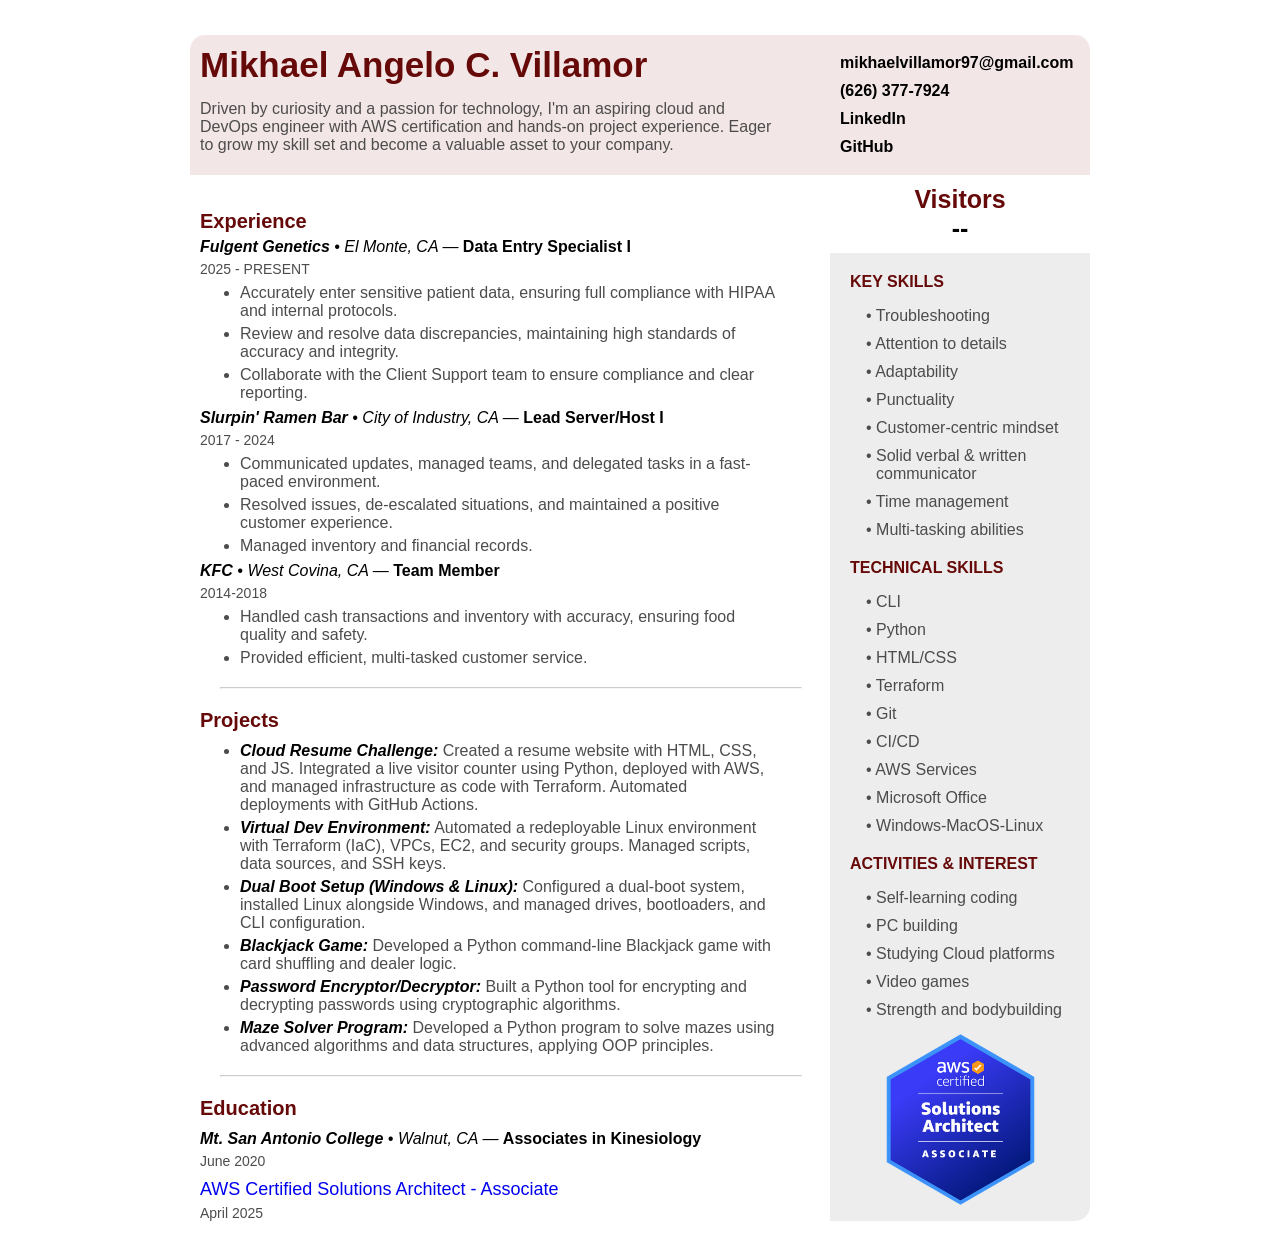
==== frontend/website/index.html @ 13bf89c2 "Fix typo and update header styling - Fixed spelling error: "detial" to "details" in skills section -" ====
<!DOCTYPE html>
<html>
  <header>
    <title>Mikhael's Resume</title>

    <link rel="preconnect" href="https://fonts.googleapis.com">
    <link rel="preconnect" href="https://fonts.gstatic.com" crossorigin>
    <link href="https://fonts.googleapis.com/css2?family=Roboto:ital,wght@0,100..900;1,100..900&display=swap"
      rel="stylesheet">

  </header>
  <body>  
    <link rel="stylesheet" href="styles/general.css">
    <link rel="stylesheet" href="styles/Header.css">
    <link rel="stylesheet" href="styles/big body.css">
    <link rel="stylesheet" href="styles/left side.css">
    <link rel="stylesheet" href="styles/right side.css">


    <div class="header">
      <div class="intro-block">
        <nav class="name">
          Mikhael Angelo C. Villamor
        </nav>

        <nav class="intro-info">Driven by curiosity and a passion for technology, I'm an aspiring cloud and DevOps engineer with AWS certification and hands-on project experience. Eager to grow my skill set and become a valuable asset to your company.
        </nav>
      </div>

      <div class="personal-info-block">
        <div class="socials">mikhaelvillamor97@gmail.com</div>
        <div class="socials">(626) 377-7924</div>
        <div class="socials"><a class="profile" href="https://www.linkedin.com/in/mikhael-villamor-95842b362/" target="_blank">LinkedIn</a></div>
        <div class="socials"><a class="profile" href="https://github.com/CloudMikey" target="_blank">GitHub</a></div>
      </div>
    </div>

    <main class="big-body">
      <div class="left-side">
        <div class="sec-1">
          <p class="sub-title">Experience</p>
          
          <nav class="work">
            <p class="jobtitle">
              <strong>Fulgent Genetics</strong> &bull; El Monte, CA &mdash; <span class="job">Data Entry Specialist I</span>
            </p>
            <p class="duration">
              2025 - PRESENT
            </p>
            <ul class="task">
              <li>Accurately enter sensitive patient data, ensuring full compliance with HIPAA and internal protocols.</li>
              <li>Review and resolve data discrepancies, maintaining high standards of accuracy and integrity.</li>
              <li>Collaborate with the Client Support team to ensure compliance and clear reporting.</li>
            </ul>
          </nav>
          
          <nav class="work">
            <p class="jobtitle">
              <strong>Slurpin' Ramen Bar</strong> &bull; City of Industry, CA &mdash; <span class="job">Lead Server/Host I</span>
            </p>
            <p class="duration">
              2017 - 2024
            </p>
            <ul class="task">
              <li>Communicated updates, managed teams, and delegated tasks in a fast-paced environment.</li>
              <li>Resolved issues, de-escalated situations, and maintained a positive customer experience.</li>
              <li>Managed inventory and financial records.</li>
            </ul>
          </nav>
          
          <nav class="work">
            <p class="jobtitle">
              <strong>KFC</strong> &bull; West Covina, CA &mdash; <span class="job">Team Member</span>
            </p>
            <p class="duration">
              2014-2018
            </p>
            <ul class="task">
              <li>Handled cash transactions and inventory with accuracy, ensuring food quality and safety.</li>
              <li>Provided efficient, multi-tasked customer service.</li>
            </ul>
          </nav>
        </div>
        <hr>
        <div class="sec-2">
          <p class="sub-title">Projects</p>
          <ul class="projects">
            <li>
              <span class="p-title">Cloud Resume Challenge:</span>
              Created a resume website with HTML, CSS, and JS. Integrated a live visitor counter using Python, deployed with AWS,
              and managed infrastructure as code with Terraform. Automated deployments with GitHub Actions.
            </li>
            <li>
              <span class="p-title">Virtual Dev Environment:</span>
              Automated a redeployable Linux environment with Terraform (IaC), VPCs, EC2, and security groups. Managed scripts,
              data sources, and SSH keys.
            </li>
            <li>
              <span class="p-title">Dual Boot Setup (Windows & Linux):</span>
              Configured a dual-boot system, installed Linux alongside Windows, and managed drives, bootloaders, and CLI
              configuration.
            </li>
            <li>
              <span class="p-title">Blackjack Game:</span>
              Developed a Python command-line Blackjack game with card shuffling and dealer logic.
            </li>
            <li>
              <span class="p-title">Password Encryptor/Decryptor:</span>
              Built a Python tool for encrypting and decrypting passwords using cryptographic algorithms.
            </li>
            <li>
              <span class="p-title">Maze Solver Program:</span>
              Developed a Python program to solve mazes using advanced algorithms and data structures, applying OOP principles.
            </li>
          </ul>
        </div>
        <hr>
        <div class="sec-3">
          <p class="sub-title">Education</p>
          <p class="school">
            <strong>Mt. San Antonio College</strong> &bull; Walnut, CA &mdash; <span class="degree">Associates in Kinesiology</span>
          </p>
          <p class="duration">
            June 2020
          </p>
          <a class="cert" href="https://www.credly.com/earner/earned/badge/f5d2306b-6cd1-4f09-9663-7c2603b23493" target="_blank">AWS Certified Solutions Architect - Associate</a>
          <p class="duration">
            April 2025
          </p>

        </div>
      </div>
      <div class="right-side">
        <nav class="views">
          Visitors
        </nav>
        <nav class="counter">
           --
        </nav>
        <nav class="r-sections">
          <p class="r-titles">KEY SKILLS</p>
          <div class="bullets">
            <p>&bull; Troubleshooting</p>
            <p>&bull; Attention to details</p>
            <p>&bull; Adaptability</p>
            <p>&bull; Punctuality</p>
            <p>&bull; Customer-centric mindset</p>
            <p>&bull; Solid verbal & written communicator</p>
            <p>&bull; Time management </p>
            <p>&bull; Multi-tasking abilities</p>
          </div>
        </nav>

        <nav class="r-sections">
          <p class="r-titles">TECHNICAL SKILLS</p>
          <div class="bullets">
            <p>&bull; CLI</p>
            <p>&bull; Python</p>
            <p>&bull; HTML/CSS</p>
            <p>&bull; Terraform</p>
            <p>&bull; Git</p>
            <p>&bull; CI/CD</p>
            <p>&bull; AWS Services</p>
            <p>&bull; Microsoft Office</p>
            <p>&bull; Windows-MacOS-Linux</p>
          </div>
        </nav>

        <nav class="r-sections">
          <p class="r-titles">ACTIVITIES & INTEREST</p>
          <div class="bullets">
            <p>&bull; Self-learning coding</p>
            <p>&bull; PC building</p>
            <p>&bull; Studying Cloud platforms</p>
            <p>&bull; Video games</p>
            <p>&bull; Strength and bodybuilding</p>
          </div>
        </nav>
        <img class="cert-img" src="images/cert.png" alt="Certificate">

      </div>      

    </main>
    <script src="index.js"></script>
  </body>
</html>
---- frontend/website/styles/general.css ----
body {
  background-color:white;
  font-family: Arial, Helvetica, sans-serif;
  margin: 0;
  padding: 35px;
  width: 900px;
  min-width: 800px;
}

html,
body {
  height: 100%;
}

html {
  display: table;
  margin: auto;
}

body {
  display: table-cell;
  vertical-align: middle;
}
---- frontend/website/styles/Header.css ----
.header {
  display: grid;
  grid-template-columns: 1fr 260px;
  justify-content: space-between;
  height: 120px;
  margin-bottom: 0;
  background-color: rgba(229, 203, 203, 0.471);
  padding: 10px;
  border-top-left-radius: 15px;
  border-top-right-radius: 15px;
}

.intro-block {
  display: grid;
  grid-template-rows: 50px 1fr;
}

.name {
  font-size: 35px;
  color: rgb(102, 9, 9);
  font-weight: bold;
}

.intro-info {
  padding-top: 5px;
  padding-right: 40px;
  color: rgb(77, 76, 76);
}


.personal-info-block {
  padding-left: 20px;
  padding-top: 4px;
}

.profile {
  color: inherit;           /* Use the normal text color */
  text-decoration: none;    /* Remove underline */
  transition: color 0.2s, text-decoration 0.2s;
}

.profile:hover {
  color: rgb(102, 9, 9);     /* Change color on hover */
  
}

.profile, .socials {
  font-size: 16px;
  margin-top: 5px;
  margin-bottom: 10px;
  font-weight: bold;
}
---- frontend/website/styles/big body.css ----
.big-body {
  display: grid;
  grid-template-columns: 1fr 260px;
  justify-content: space-between;
}
---- frontend/website/styles/left side.css ----
.left-side {
  padding-right: 50px;
  padding-left: 10px;
  margin-top: 15px;
}
/* Experience */

.sub-title {
  color: rgb(102, 9, 9);
  font-weight: bold;
  font-size: 20px;
  margin-bottom: 5px;
}

.jobtitle {
  font-size: 16px;
  font-style: italic;
  margin: 0;
}

.job {
  font-size: 16px;
  font-weight: bold;
  font-style: normal;
}

.duration {
  font-size: 14px;
  margin-top: 5px;
  margin-bottom: 0px;
  color: rgb(77, 76, 76);
}
.task {
  font-size: 16px;
  color: rgb(77, 76, 76);
  margin-top: 7px;
  margin-bottom: 7px;
}
ul.task li {
  margin-top: 5px;
  margin-bottom: 5px;
  list-style-type: disc;
}

/* Projects */
.projects {
  color: rgb(77, 76, 76);
  font-size: 16px;
  margin-top: 10px;
}
ul.projects li {
  margin-bottom: 5px;
  list-style-type: disc;}
.p-title {
  font-size: 16px;
  font-weight: bold;
  font-style: italic;
  color: black;
}

/* Education */
.school {
  font-style: italic;
  color: black;
  font-size: 16px;
  margin-top: 10px;
  margin-bottom: 5px;
}

.degree {
  font-weight: bold;
  font-style: normal;
  color: black;
  font-size: 16px;
}
.cert {
  display: inline-block;
  font-size: 18px;
  text-decoration: none;
  transition: color 0.2s, text-decoration 0.2s;
  margin-top: 10px;
}
.cert:hover {
  color: rgb(102, 9, 9);     
  text-decoration: underline; 
}


hr {
  width: 100%;
  opacity: 0.5;
  margin-top: 20px;
  margin-bottom: 20px;
  margin-right: 0;
  margin-left: 20px;
}
---- frontend/website/styles/right side.css ----
.right-side {
  padding-left: 20px;
  background-color: rgba(217, 217, 217, 0.471);
  border-bottom-right-radius: 15px;
}

.views {
  background-color: rgb(255, 255, 255);
  text-align: center;
  padding-top: 10px;
  margin-left: -20px;
  font-weight: bold;
  font-size: 25px;
  color: rgb(102, 9, 9);
  
}

.counter {
  background-color: rgb(255, 255, 255);
  text-align: center;
  margin-left: -20px;
  padding-bottom: 10px;
  font-family: arial;
  font-weight: bold;
  font-size: 25px;
  color: black;
  
}

.r-titles {
  font-weight: bold;
  color: rgb(102, 9, 9);
  margin-top: 20px;
}

.bullets {
  color: rgb(77, 76, 76);
  margin-bottom: 20px;
}

.bullets p {
  width: 100%; 
  max-width: 300px; 
  overflow-wrap: break-word;
  word-wrap: break-word;
  white-space: normal;
  overflow: hidden;
  margin: 10px;
  padding-inline-start: 1em;
  text-indent: -10px;
}

.cert-img {
  width: 175px;
  height: 175px;
  margin-top: -7px;
  margin-left: 23px;
}
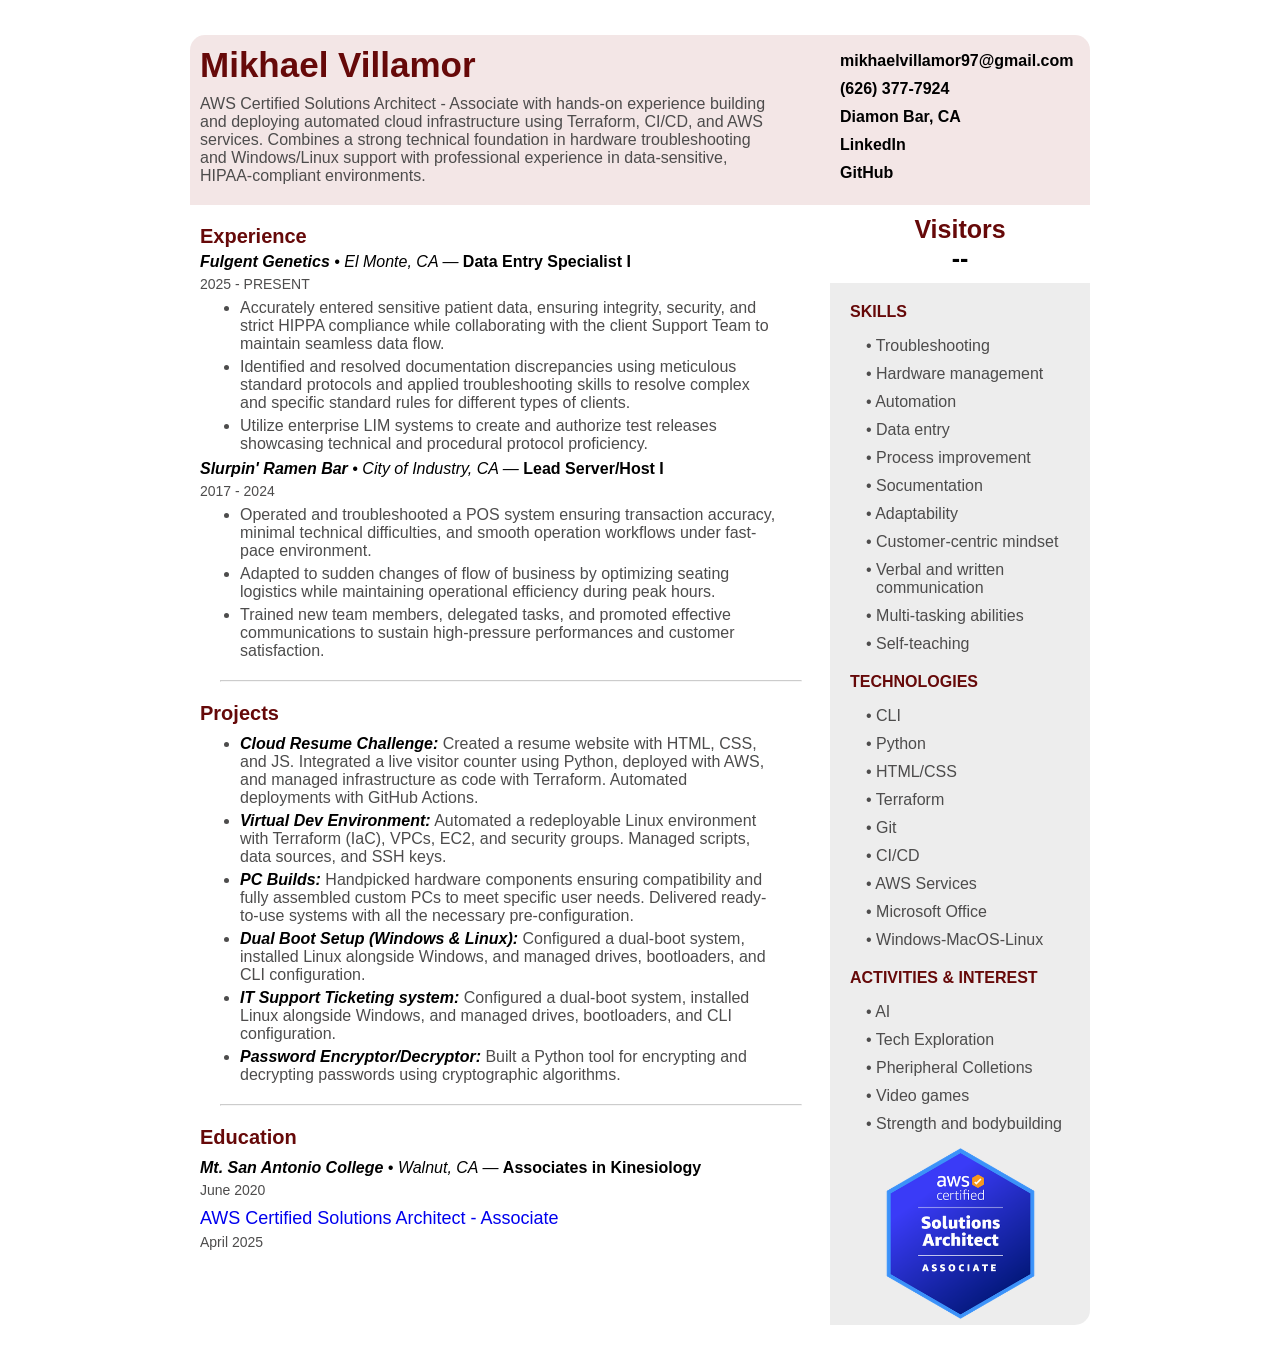
==== commit 19eb3ec4: "updated website" ====
--- a/frontend/website/index.html
+++ b/frontend/website/index.html
@@ -20,21 +20,20 @@
     <div class="header">
       <div class="intro-block">
         <nav class="name">
-          Mikhael Angelo C. Villamor
+          Mikhael Villamor
         </nav>
 
-        <nav class="intro-info">Driven by curiosity and a passion for technology, I'm an aspiring cloud and DevOps engineer with AWS certification and hands-on project experience. Eager to grow my skill set and become a valuable asset to your company.
+        <nav class="intro-info">AWS Certified Solutions Architect - Associate with hands-on experience building and deploying automated cloud infrastructure using Terraform, CI/CD, and AWS services. Combines a strong technical foundation in hardware troubleshooting and Windows/Linux support with professional experience in data-sensitive, HIPAA-compliant environments.
         </nav>
       </div>
-
       <div class="personal-info-block">
         <div class="socials">mikhaelvillamor97@gmail.com</div>
         <div class="socials">(626) 377-7924</div>
+        <div class="socials">Diamon Bar, CA</div>
         <div class="socials"><a class="profile" href="https://www.linkedin.com/in/mikhael-villamor-95842b362/" target="_blank">LinkedIn</a></div>
         <div class="socials"><a class="profile" href="https://github.com/CloudMikey" target="_blank">GitHub</a></div>
       </div>
     </div>
-
     <main class="big-body">
       <div class="left-side">
         <div class="sec-1">
@@ -48,9 +47,12 @@
               2025 - PRESENT
             </p>
             <ul class="task">
-              <li>Accurately enter sensitive patient data, ensuring full compliance with HIPAA and internal protocols.</li>
-              <li>Review and resolve data discrepancies, maintaining high standards of accuracy and integrity.</li>
-              <li>Collaborate with the Client Support team to ensure compliance and clear reporting.</li>
+              <li>Accurately entered sensitive patient data, ensuring integrity, security, and strict HIPPA compliance while collaborating with the client Support Team to maintain seamless data flow.</li>
+              <li>Identified and resolved documentation discrepancies using meticulous standard protocols and applied
+              troubleshooting skills to resolve complex and specific standard rules for different types of clients.
+              </li>
+              <li>Utilize enterprise LIM systems to create and authorize test releases showcasing technical and procedural protocol proficiency.
+              </li>
             </ul>
           </nav>
           
@@ -62,22 +64,11 @@
               2017 - 2024
             </p>
             <ul class="task">
-              <li>Communicated updates, managed teams, and delegated tasks in a fast-paced environment.</li>
-              <li>Resolved issues, de-escalated situations, and maintained a positive customer experience.</li>
-              <li>Managed inventory and financial records.</li>
-            </ul>
-          </nav>
-          
-          <nav class="work">
-            <p class="jobtitle">
-              <strong>KFC</strong> &bull; West Covina, CA &mdash; <span class="job">Team Member</span>
-            </p>
-            <p class="duration">
-              2014-2018
-            </p>
-            <ul class="task">
-              <li>Handled cash transactions and inventory with accuracy, ensuring food quality and safety.</li>
-              <li>Provided efficient, multi-tasked customer service.</li>
+              <li>Operated and troubleshooted a POS system ensuring transaction accuracy, minimal technical difficulties, and smooth operation workflows under fast-pace environment.</li>
+              <li>Adapted to sudden changes of flow of business by optimizing seating logistics while maintaining operational efficiency during peak hours.
+              </li>
+              <li>Trained new team members, delegated tasks, and promoted effective communications to sustain high-pressure performances and customer satisfaction.
+                </li>
             </ul>
           </nav>
         </div>
@@ -96,21 +87,23 @@
               data sources, and SSH keys.
             </li>
             <li>
+              <span class="p-title">PC Builds:</span>
+              Handpicked hardware components ensuring compatibility and fully assembled custom PCs to meet
+              specific user needs. Delivered ready-to-use systems with all the necessary pre-configuration.
+            </li>
+            <li>
               <span class="p-title">Dual Boot Setup (Windows & Linux):</span>
               Configured a dual-boot system, installed Linux alongside Windows, and managed drives, bootloaders, and CLI
               configuration.
             </li>
             <li>
-              <span class="p-title">Blackjack Game:</span>
-              Developed a Python command-line Blackjack game with card shuffling and dealer logic.
+              <span class="p-title">IT Support Ticketing system:</span>
+              Configured a dual-boot system, installed Linux alongside Windows,
+              and managed drives, bootloaders, and CLI configuration.
             </li>
             <li>
               <span class="p-title">Password Encryptor/Decryptor:</span>
               Built a Python tool for encrypting and decrypting passwords using cryptographic algorithms.
-            </li>
-            <li>
-              <span class="p-title">Maze Solver Program:</span>
-              Developed a Python program to solve mazes using advanced algorithms and data structures, applying OOP principles.
             </li>
           </ul>
         </div>
@@ -138,21 +131,24 @@
            --
         </nav>
         <nav class="r-sections">
-          <p class="r-titles">KEY SKILLS</p>
+          <p class="r-titles">SKILLS</p>
           <div class="bullets">
             <p>&bull; Troubleshooting</p>
-            <p>&bull; Attention to details</p>
-            <p>&bull; Adaptability</p>
-            <p>&bull; Punctuality</p>
+            <p>&bull; Hardware management</p>
+            <p>&bull; Automation</p>
+            <p>&bull; Data entry</p>
+            <p>&bull; Process improvement</p>
+            <p>&bull; Socumentation</p>
+            <p>&bull; Adaptability </p>
             <p>&bull; Customer-centric mindset</p>
-            <p>&bull; Solid verbal & written communicator</p>
-            <p>&bull; Time management </p>
+            <p>&bull; Verbal and written <br>communication</p>
             <p>&bull; Multi-tasking abilities</p>
+            <p>&bull; Self-teaching </p>
           </div>
         </nav>
 
         <nav class="r-sections">
-          <p class="r-titles">TECHNICAL SKILLS</p>
+          <p class="r-titles">TECHNOLOGIES</p>
           <div class="bullets">
             <p>&bull; CLI</p>
             <p>&bull; Python</p>
@@ -169,17 +165,15 @@
         <nav class="r-sections">
           <p class="r-titles">ACTIVITIES & INTEREST</p>
           <div class="bullets">
-            <p>&bull; Self-learning coding</p>
-            <p>&bull; PC building</p>
-            <p>&bull; Studying Cloud platforms</p>
+            <p>&bull; AI</p>
+            <p>&bull; Tech Exploration</p>
+            <p>&bull; Pheripheral Colletions</p>
             <p>&bull; Video games</p>
             <p>&bull; Strength and bodybuilding</p>
           </div>
         </nav>
         <img class="cert-img" src="images/cert.png" alt="Certificate">
-
       </div>      
-
     </main>
     <script src="index.js"></script>
   </body>
--- a/frontend/website/styles/Header.css
+++ b/frontend/website/styles/Header.css
@@ -2,7 +2,7 @@
   display: grid;
   grid-template-columns: 1fr 260px;
   justify-content: space-between;
-  height: 120px;
+  height: 150px;
   margin-bottom: 0;
   background-color: rgba(229, 203, 203, 0.471);
   padding: 10px;
@@ -22,7 +22,7 @@
 }
 
 .intro-info {
-  padding-top: 5px;
+  padding-top: 0px;
   padding-right: 40px;
   color: rgb(77, 76, 76);
 }
@@ -30,23 +30,23 @@
 
 .personal-info-block {
   padding-left: 20px;
-  padding-top: 4px;
+  padding-top: 7px;
 }
 
 .profile {
-  color: inherit;           /* Use the normal text color */
-  text-decoration: none;    /* Remove underline */
+  color: inherit;           
+  text-decoration: none;    
   transition: color 0.2s, text-decoration 0.2s;
 }
 
 .profile:hover {
-  color: rgb(102, 9, 9);     /* Change color on hover */
+  color: rgb(102, 9, 9);     
   
 }
 
 .profile, .socials {
   font-size: 16px;
-  margin-top: 5px;
+  margin-top: 0;
   margin-bottom: 10px;
   font-weight: bold;
 }
--- a/frontend/website/styles/left side.css
+++ b/frontend/website/styles/left side.css
@@ -2,7 +2,7 @@
 .left-side {
   padding-right: 50px;
   padding-left: 10px;
-  margin-top: 15px;
+  margin-top: 0px;
 }
 /* Experience */
 
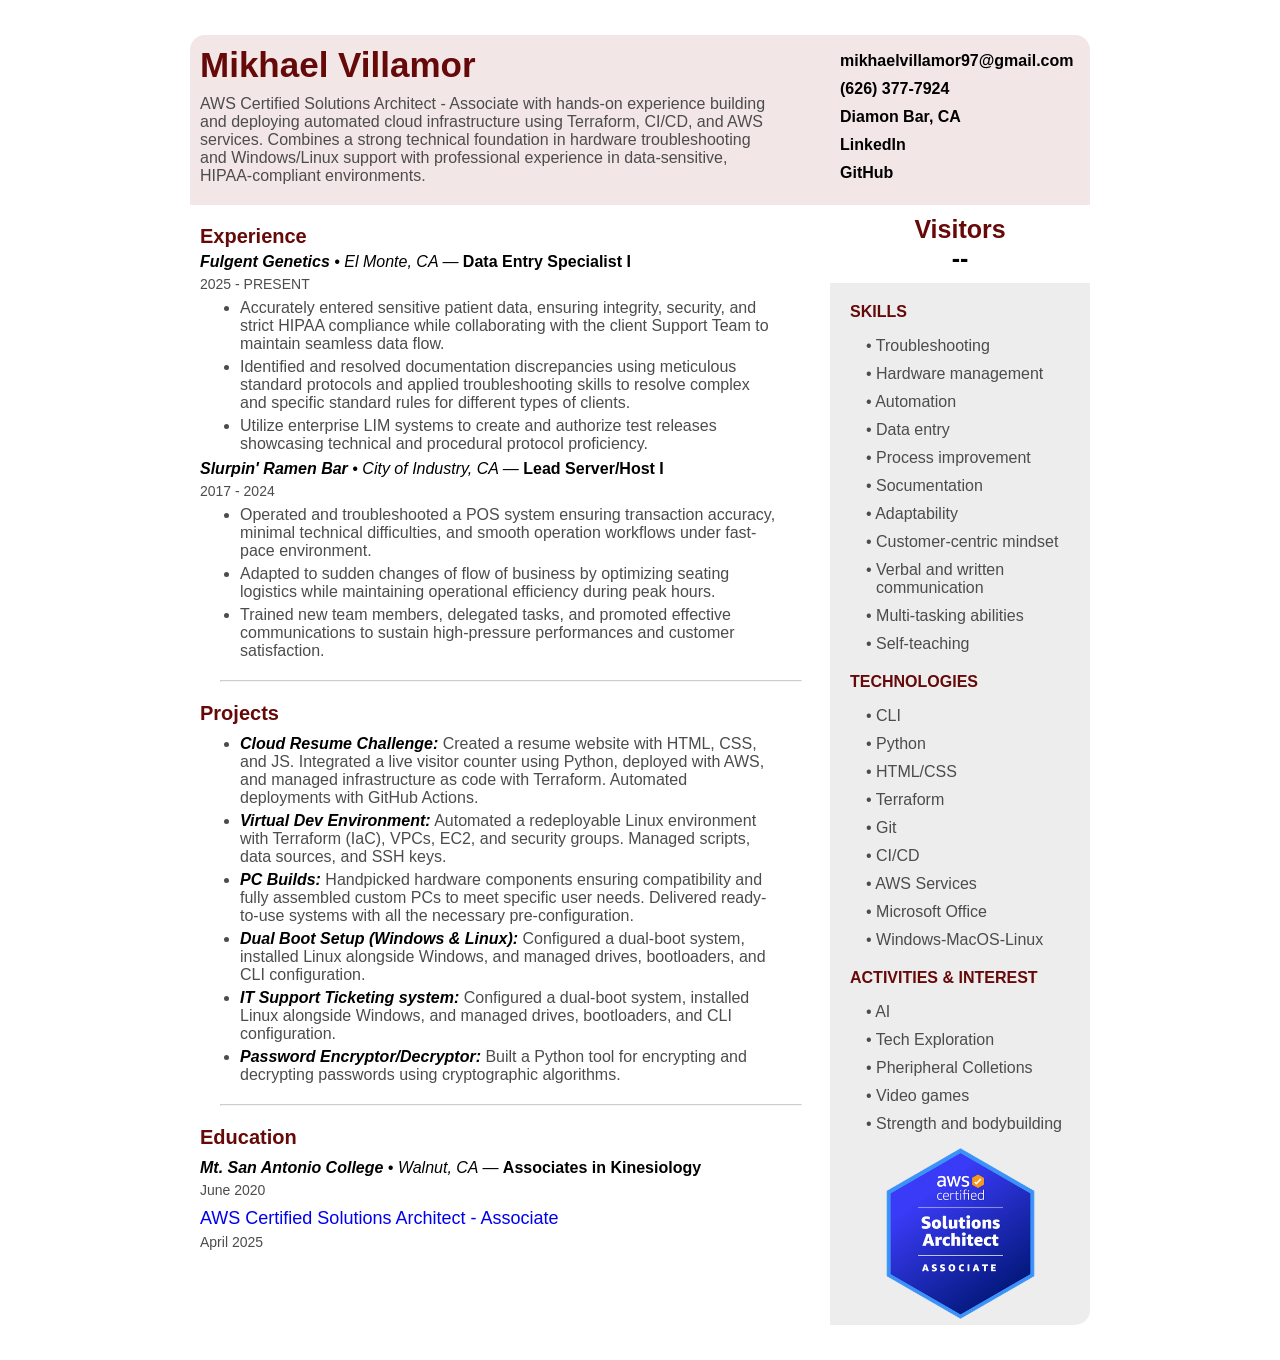
==== commit 3d7d61ab: "update" ====
--- a/frontend/website/index.html
+++ b/frontend/website/index.html
@@ -47,7 +47,7 @@
               2025 - PRESENT
             </p>
             <ul class="task">
-              <li>Accurately entered sensitive patient data, ensuring integrity, security, and strict HIPPA compliance while collaborating with the client Support Team to maintain seamless data flow.</li>
+              <li>Accurately entered sensitive patient data, ensuring integrity, security, and strict HIPAA compliance while collaborating with the client Support Team to maintain seamless data flow.</li>
               <li>Identified and resolved documentation discrepancies using meticulous standard protocols and applied
               troubleshooting skills to resolve complex and specific standard rules for different types of clients.
               </li>
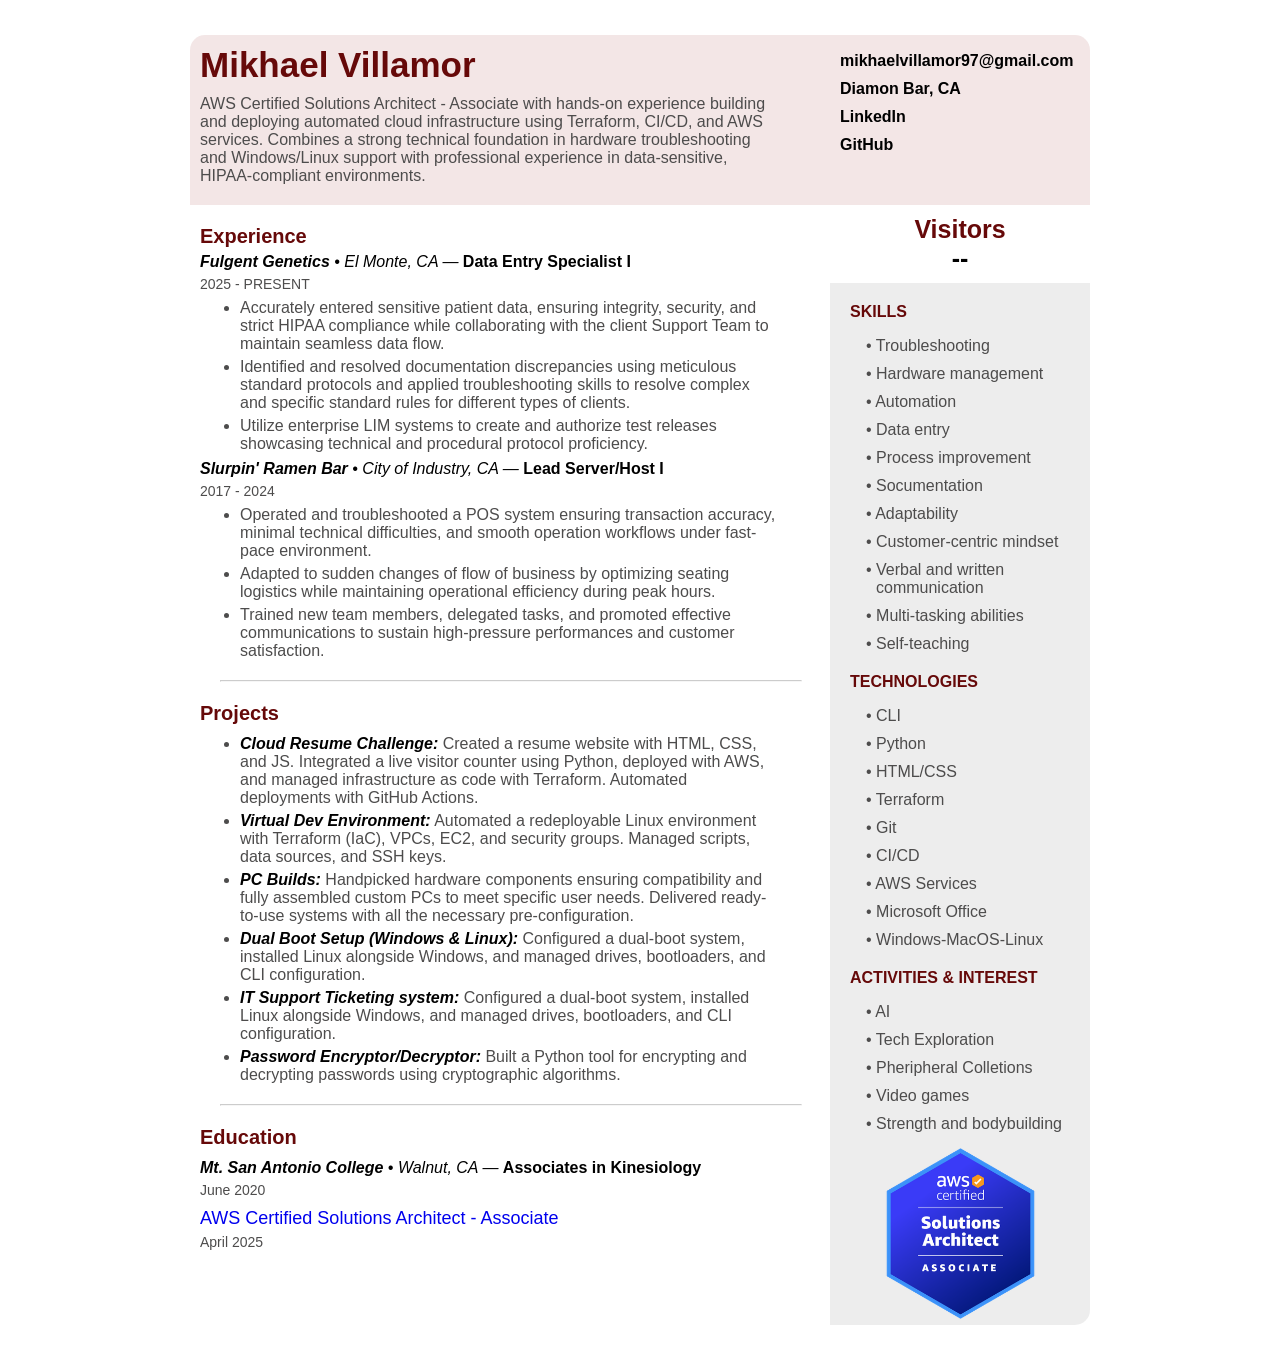
==== commit f9984c73: "removed number" ====
--- a/frontend/website/index.html
+++ b/frontend/website/index.html
@@ -28,7 +28,6 @@
       </div>
       <div class="personal-info-block">
         <div class="socials">mikhaelvillamor97@gmail.com</div>
-        <div class="socials">(626) 377-7924</div>
         <div class="socials">Diamon Bar, CA</div>
         <div class="socials"><a class="profile" href="https://www.linkedin.com/in/mikhael-villamor-95842b362/" target="_blank">LinkedIn</a></div>
         <div class="socials"><a class="profile" href="https://github.com/CloudMikey" target="_blank">GitHub</a></div>
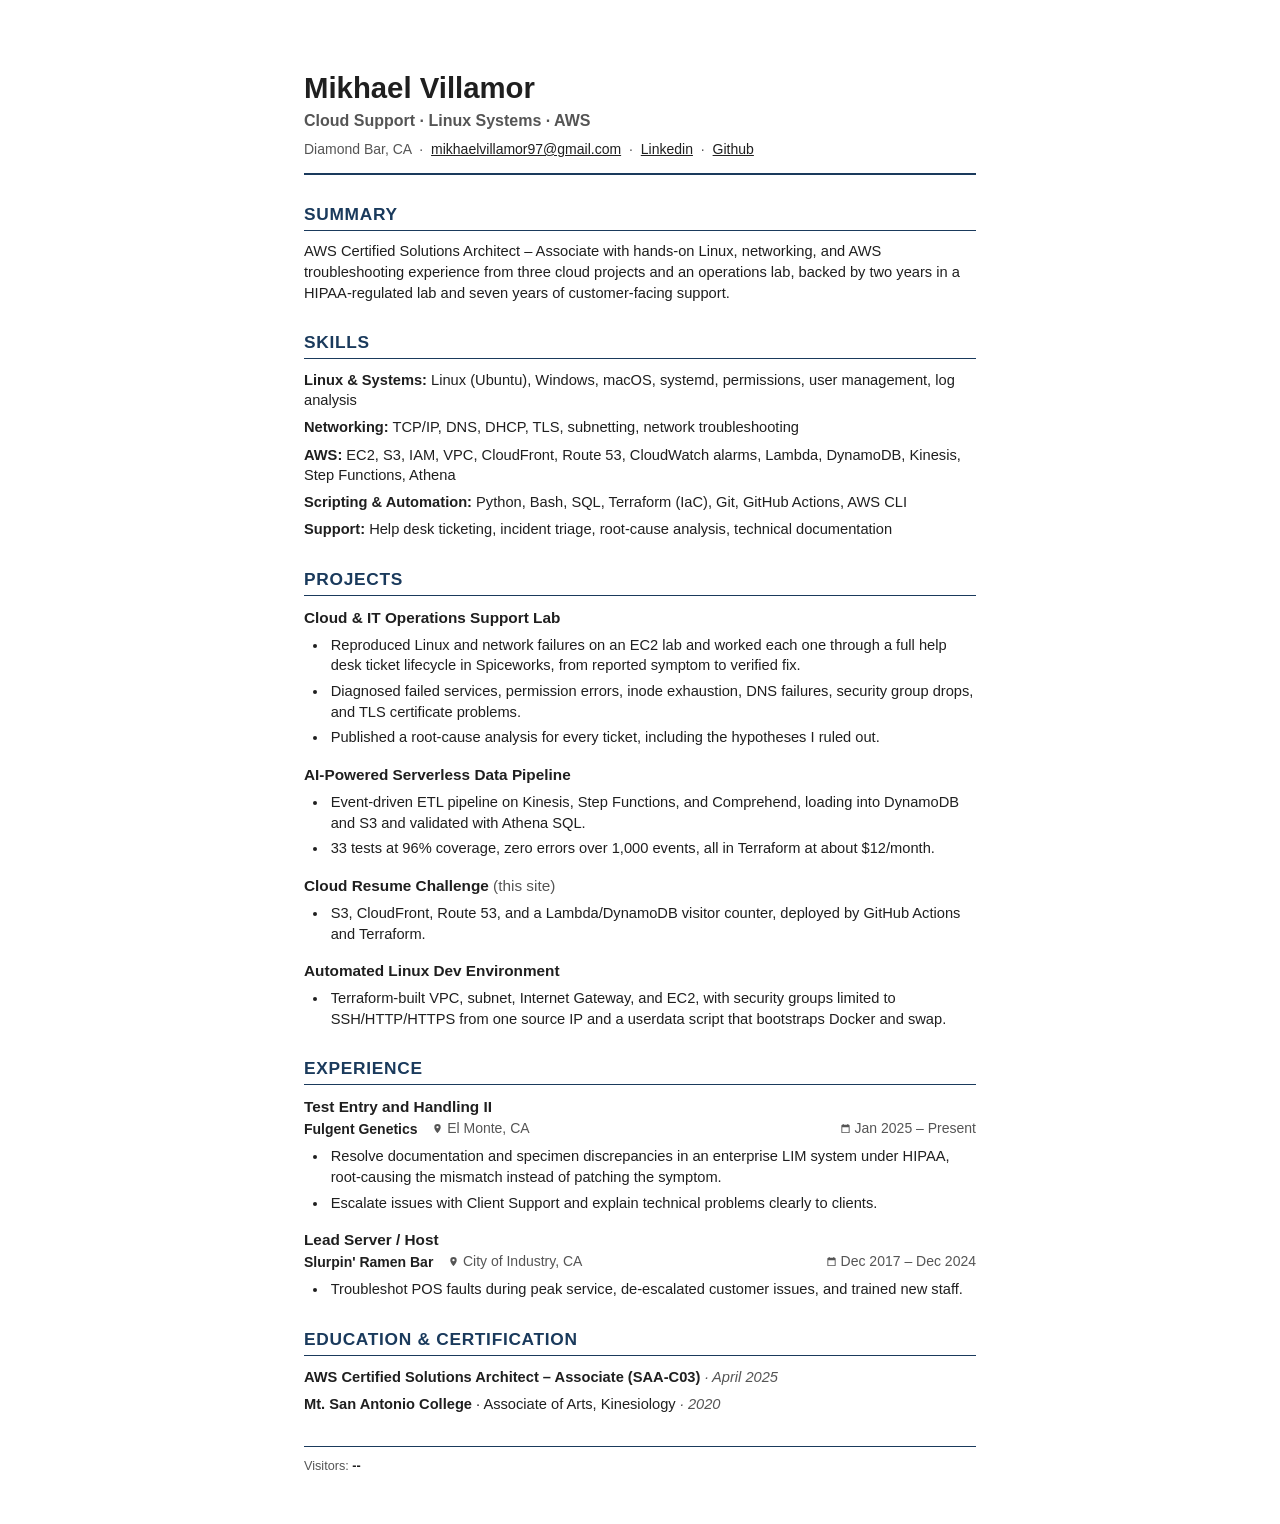
==== commit 93214a99: "Updated resume" ====
--- a/frontend/website/index.html
+++ b/frontend/website/index.html
@@ -1,179 +1,113 @@
 <!DOCTYPE html>
-<html>
-  <header>
-    <title>Mikhael's Resume</title>
+<html lang="en">
+<head>
+  <meta charset="UTF-8">
+  <meta name="viewport" content="width=device-width, initial-scale=1.0">
+  <title>Mikhael Villamor | Cloud Support · Linux Systems · AWS</title>
+  <meta name="description" content="Mikhael Villamor: AWS Certified Solutions Architect – Associate. Linux, networking, and AWS troubleshooting.">
+  <link rel="stylesheet" href="styles/main.css">
+</head>
+<body>
+  <main class="page">
 
-    <link rel="preconnect" href="https://fonts.googleapis.com">
-    <link rel="preconnect" href="https://fonts.gstatic.com" crossorigin>
-    <link href="https://fonts.googleapis.com/css2?family=Roboto:ital,wght@0,100..900;1,100..900&display=swap"
-      rel="stylesheet">
+    <header class="top">
+      <h1>Mikhael Villamor</h1>
+      <p class="tagline">Cloud Support · Linux Systems · AWS</p>
+      <p class="contact">
+        Diamond Bar, CA
+        <span class="sep">·</span> <a href="mailto:mikhaelvillamor97@gmail.com">mikhaelvillamor97@gmail.com</a>
+        <span class="sep">·</span> <a href="https://www.linkedin.com/in/mikhaelvillamor/" target="_blank" rel="noopener">Linkedin</a>
+        <span class="sep">·</span> <a href="https://github.com/CloudMikey" target="_blank" rel="noopener">Github</a>
+      </p>
+    </header>
 
-  </header>
-  <body>  
-    <link rel="stylesheet" href="styles/general.css">
-    <link rel="stylesheet" href="styles/Header.css">
-    <link rel="stylesheet" href="styles/big body.css">
-    <link rel="stylesheet" href="styles/left side.css">
-    <link rel="stylesheet" href="styles/right side.css">
+    <section>
+      <h2>Summary</h2>
+      <p>AWS Certified Solutions Architect – Associate with hands-on Linux, networking, and AWS troubleshooting experience from three cloud projects and an operations lab, backed by two years in a HIPAA-regulated lab and seven years of customer-facing support.</p>
+    </section>
 
+    <section>
+      <h2>Skills</h2>
+      <p class="skill"><strong>Linux &amp; Systems:</strong> Linux (Ubuntu), Windows, macOS, systemd, permissions, user management, log analysis</p>
+      <p class="skill"><strong>Networking:</strong> TCP/IP, DNS, DHCP, TLS, subnetting, network troubleshooting</p>
+      <p class="skill"><strong>AWS:</strong> EC2, S3, IAM, VPC, CloudFront, Route 53, CloudWatch alarms, Lambda, DynamoDB, Kinesis, Step Functions, Athena</p>
+      <p class="skill"><strong>Scripting &amp; Automation:</strong> Python, Bash, SQL, Terraform (IaC), Git, GitHub Actions, AWS CLI</p>
+      <p class="skill"><strong>Support:</strong> Help desk ticketing, incident triage, root-cause analysis, technical documentation</p>
+    </section>
 
-    <div class="header">
-      <div class="intro-block">
-        <nav class="name">
-          Mikhael Villamor
-        </nav>
+    <section>
+      <h2>Projects</h2>
 
-        <nav class="intro-info">AWS Certified Solutions Architect - Associate with hands-on experience building and deploying automated cloud infrastructure using Terraform, CI/CD, and AWS services. Combines a strong technical foundation in hardware troubleshooting and Windows/Linux support with professional experience in data-sensitive, HIPAA-compliant environments.
-        </nav>
-      </div>
-      <div class="personal-info-block">
-        <div class="socials">mikhaelvillamor97@gmail.com</div>
-        <div class="socials">Diamon Bar, CA</div>
-        <div class="socials"><a class="profile" href="https://www.linkedin.com/in/mikhael-villamor-95842b362/" target="_blank">LinkedIn</a></div>
-        <div class="socials"><a class="profile" href="https://github.com/CloudMikey" target="_blank">GitHub</a></div>
-      </div>
-    </div>
-    <main class="big-body">
-      <div class="left-side">
-        <div class="sec-1">
-          <p class="sub-title">Experience</p>
-          
-          <nav class="work">
-            <p class="jobtitle">
-              <strong>Fulgent Genetics</strong> &bull; El Monte, CA &mdash; <span class="job">Data Entry Specialist I</span>
-            </p>
-            <p class="duration">
-              2025 - PRESENT
-            </p>
-            <ul class="task">
-              <li>Accurately entered sensitive patient data, ensuring integrity, security, and strict HIPAA compliance while collaborating with the client Support Team to maintain seamless data flow.</li>
-              <li>Identified and resolved documentation discrepancies using meticulous standard protocols and applied
-              troubleshooting skills to resolve complex and specific standard rules for different types of clients.
-              </li>
-              <li>Utilize enterprise LIM systems to create and authorize test releases showcasing technical and procedural protocol proficiency.
-              </li>
-            </ul>
-          </nav>
-          
-          <nav class="work">
-            <p class="jobtitle">
-              <strong>Slurpin' Ramen Bar</strong> &bull; City of Industry, CA &mdash; <span class="job">Lead Server/Host I</span>
-            </p>
-            <p class="duration">
-              2017 - 2024
-            </p>
-            <ul class="task">
-              <li>Operated and troubleshooted a POS system ensuring transaction accuracy, minimal technical difficulties, and smooth operation workflows under fast-pace environment.</li>
-              <li>Adapted to sudden changes of flow of business by optimizing seating logistics while maintaining operational efficiency during peak hours.
-              </li>
-              <li>Trained new team members, delegated tasks, and promoted effective communications to sustain high-pressure performances and customer satisfaction.
-                </li>
-            </ul>
-          </nav>
+      <article>
+        <h3>Cloud &amp; IT Operations Support Lab</h3>
+        <ul>
+          <li>Reproduced Linux and network failures on an EC2 lab and worked each one through a full help desk ticket lifecycle in Spiceworks, from reported symptom to verified fix.</li>
+          <li>Diagnosed failed services, permission errors, inode exhaustion, DNS failures, security group drops, and TLS certificate problems.</li>
+          <li>Published a root-cause analysis for every ticket, including the hypotheses I ruled out.</li>
+        </ul>
+      </article>
+
+      <article>
+        <h3>AI-Powered Serverless Data Pipeline</h3>
+        <ul>
+          <li>Event-driven ETL pipeline on Kinesis, Step Functions, and Comprehend, loading into DynamoDB and S3 and validated with Athena SQL.</li>
+          <li>33 tests at 96% coverage, zero errors over 1,000 events, all in Terraform at about $12/month.</li>
+        </ul>
+      </article>
+
+      <article>
+        <h3>Cloud Resume Challenge <span class="note">(this site)</span></h3>
+        <ul>
+          <li>S3, CloudFront, Route 53, and a Lambda/DynamoDB visitor counter, deployed by GitHub Actions and Terraform.</li>
+        </ul>
+      </article>
+
+      <article>
+        <h3>Automated Linux Dev Environment</h3>
+        <ul>
+          <li>Terraform-built VPC, subnet, Internet Gateway, and EC2, with security groups limited to SSH/HTTP/HTTPS from one source IP and a userdata script that bootstraps Docker and swap.</li>
+        </ul>
+      </article>
+    </section>
+
+    <section>
+      <h2>Experience</h2>
+
+      <article>
+        <h3 class="job-title">Test Entry and Handling II </h3>
+        <div class="job-meta">
+          <span class="where">Fulgent Genetics <span class="place"><svg class="icon" aria-hidden="true" viewBox="0 0 24 24"><path d="M12 2a7 7 0 0 0-7 7c0 5.25 7 13 7 13s7-7.75 7-13a7 7 0 0 0-7-7zm0 9.5A2.5 2.5 0 1 1 12 6.5a2.5 2.5 0 0 1 0 5z"/></svg>El Monte, CA</span></span>
+          <span class="when"><svg class="icon" aria-hidden="true" viewBox="0 0 24 24"><path d="M19 4h-1V2h-2v2H8V2H6v2H5a2 2 0 0 0-2 2v14a2 2 0 0 0 2 2h14a2 2 0 0 0 2-2V6a2 2 0 0 0-2-2zm0 16H5V9h14v11z"/></svg>Jan 2025 – Present</span>
         </div>
-        <hr>
-        <div class="sec-2">
-          <p class="sub-title">Projects</p>
-          <ul class="projects">
-            <li>
-              <span class="p-title">Cloud Resume Challenge:</span>
-              Created a resume website with HTML, CSS, and JS. Integrated a live visitor counter using Python, deployed with AWS,
-              and managed infrastructure as code with Terraform. Automated deployments with GitHub Actions.
-            </li>
-            <li>
-              <span class="p-title">Virtual Dev Environment:</span>
-              Automated a redeployable Linux environment with Terraform (IaC), VPCs, EC2, and security groups. Managed scripts,
-              data sources, and SSH keys.
-            </li>
-            <li>
-              <span class="p-title">PC Builds:</span>
-              Handpicked hardware components ensuring compatibility and fully assembled custom PCs to meet
-              specific user needs. Delivered ready-to-use systems with all the necessary pre-configuration.
-            </li>
-            <li>
-              <span class="p-title">Dual Boot Setup (Windows & Linux):</span>
-              Configured a dual-boot system, installed Linux alongside Windows, and managed drives, bootloaders, and CLI
-              configuration.
-            </li>
-            <li>
-              <span class="p-title">IT Support Ticketing system:</span>
-              Configured a dual-boot system, installed Linux alongside Windows,
-              and managed drives, bootloaders, and CLI configuration.
-            </li>
-            <li>
-              <span class="p-title">Password Encryptor/Decryptor:</span>
-              Built a Python tool for encrypting and decrypting passwords using cryptographic algorithms.
-            </li>
-          </ul>
+        <ul>
+          <li>Resolve documentation and specimen discrepancies in an enterprise LIM system under HIPAA, root-causing the mismatch instead of patching the symptom.</li>
+          <li>Escalate issues with Client Support and explain technical problems clearly to clients.</li>
+        </ul>
+      </article>
+
+      <article>
+        <h3 class="job-title">Lead Server / Host</h3>
+        <div class="job-meta">
+          <span class="where">Slurpin' Ramen Bar <span class="place"><svg class="icon" aria-hidden="true" viewBox="0 0 24 24"><path d="M12 2a7 7 0 0 0-7 7c0 5.25 7 13 7 13s7-7.75 7-13a7 7 0 0 0-7-7zm0 9.5A2.5 2.5 0 1 1 12 6.5a2.5 2.5 0 0 1 0 5z"/></svg>City of Industry, CA</span></span>
+          <span class="when"><svg class="icon" aria-hidden="true" viewBox="0 0 24 24"><path d="M19 4h-1V2h-2v2H8V2H6v2H5a2 2 0 0 0-2 2v14a2 2 0 0 0 2 2h14a2 2 0 0 0 2-2V6a2 2 0 0 0-2-2zm0 16H5V9h14v11z"/></svg>Dec 2017 – Dec 2024</span>
         </div>
-        <hr>
-        <div class="sec-3">
-          <p class="sub-title">Education</p>
-          <p class="school">
-            <strong>Mt. San Antonio College</strong> &bull; Walnut, CA &mdash; <span class="degree">Associates in Kinesiology</span>
-          </p>
-          <p class="duration">
-            June 2020
-          </p>
-          <a class="cert" href="https://www.credly.com/earner/earned/badge/f5d2306b-6cd1-4f09-9663-7c2603b23493" target="_blank">AWS Certified Solutions Architect - Associate</a>
-          <p class="duration">
-            April 2025
-          </p>
+        <ul>
+          <li>Troubleshot POS faults during peak service, de-escalated customer issues, and trained new staff.</li>
+        </ul>
+      </article>
+    </section>
 
-        </div>
-      </div>
-      <div class="right-side">
-        <nav class="views">
-          Visitors
-        </nav>
-        <nav class="counter">
-           --
-        </nav>
-        <nav class="r-sections">
-          <p class="r-titles">SKILLS</p>
-          <div class="bullets">
-            <p>&bull; Troubleshooting</p>
-            <p>&bull; Hardware management</p>
-            <p>&bull; Automation</p>
-            <p>&bull; Data entry</p>
-            <p>&bull; Process improvement</p>
-            <p>&bull; Socumentation</p>
-            <p>&bull; Adaptability </p>
-            <p>&bull; Customer-centric mindset</p>
-            <p>&bull; Verbal and written <br>communication</p>
-            <p>&bull; Multi-tasking abilities</p>
-            <p>&bull; Self-teaching </p>
-          </div>
-        </nav>
+    <section>
+      <h2>Education &amp; Certification</h2>
+      <p class="edu"><strong>AWS Certified Solutions Architect – Associate (SAA-C03)</strong> <span class="dates">· April 2025</span></p>
+      <p class="edu"><strong>Mt. San Antonio College</strong> · Associate of Arts, Kinesiology <span class="dates">· 2020</span></p>
+    </section>
 
-        <nav class="r-sections">
-          <p class="r-titles">TECHNOLOGIES</p>
-          <div class="bullets">
-            <p>&bull; CLI</p>
-            <p>&bull; Python</p>
-            <p>&bull; HTML/CSS</p>
-            <p>&bull; Terraform</p>
-            <p>&bull; Git</p>
-            <p>&bull; CI/CD</p>
-            <p>&bull; AWS Services</p>
-            <p>&bull; Microsoft Office</p>
-            <p>&bull; Windows-MacOS-Linux</p>
-          </div>
-        </nav>
+    <footer class="foot">
+      Visitors: <span class="counter">--</span>
+    </footer>
 
-        <nav class="r-sections">
-          <p class="r-titles">ACTIVITIES & INTEREST</p>
-          <div class="bullets">
-            <p>&bull; AI</p>
-            <p>&bull; Tech Exploration</p>
-            <p>&bull; Pheripheral Colletions</p>
-            <p>&bull; Video games</p>
-            <p>&bull; Strength and bodybuilding</p>
-          </div>
-        </nav>
-        <img class="cert-img" src="images/cert.png" alt="Certificate">
-      </div>      
-    </main>
-    <script src="index.js"></script>
-  </body>
-</html> +  </main>
+  <script src="index.js"></script>
+</body>
+</html>
--- a/frontend/website/styles/main.css
+++ b/frontend/website/styles/main.css
@@ -0,0 +1,112 @@
+:root {
+  --text: #1f1f1f;
+  --muted: #555555;
+  --accent: #1a3a5c;
+}
+
+* { box-sizing: border-box; }
+
+body {
+  margin: 0;
+  background: #ffffff;
+  color: var(--text);
+  font-family: Arial, Helvetica, sans-serif;
+  font-size: 11pt;
+  line-height: 1.4;
+  text-align: left;
+}
+
+.page {
+  max-width: 8.5in;
+  margin: 0 auto;
+  padding: 0.75in 0.75in 0.5in;
+}
+
+a { color: var(--text); text-decoration: underline; }
+
+/* Name and contact */
+.top { border-bottom: 1.5pt solid var(--accent); padding-bottom: 10pt; }
+h1 { margin: 0; font-size: 22pt; font-weight: 700; line-height: 1.1; color: var(--text); }
+.tagline { margin: 4pt 0 6pt; font-size: 12pt; font-weight: 700; color: var(--muted); }
+.contact { margin: 0; font-size: 10.5pt; color: var(--muted); }
+.sep { margin: 0 3pt; }
+
+/* Sections */
+section { margin-top: 20pt; }
+h2 {
+  margin: 0 0 8pt;
+  padding-bottom: 3pt;
+  border-bottom: 0.75pt solid var(--accent);
+  font-size: 13pt;
+  font-weight: 700;
+  text-transform: uppercase;
+  letter-spacing: 0.04em;
+  color: var(--accent);
+}
+section > p { margin: 0; }
+
+/* Entries */
+article { margin-bottom: 12pt; }
+article:last-child { margin-bottom: 0; }
+h3 { margin: 0; font-size: 11.5pt; font-weight: 700; }
+.note { font-weight: 400; color: var(--muted); }
+.dates { font-weight: 400; font-style: italic; color: var(--muted); }
+
+/* Experience: title on line 1; company + city left, dates right on line 2 */
+.job-title { color: var(--text); }
+.job-meta {
+  display: flex;
+  justify-content: space-between;
+  align-items: baseline;
+  flex-wrap: wrap;
+  gap: 2pt 12pt;
+  margin-top: 1pt;
+  font-size: 10.5pt;
+}
+.where { font-weight: 600; }
+.place, .when { display: inline-flex; align-items: center; gap: 3pt; color: var(--muted); font-weight: 400; }
+.place { margin-left: 8pt; }
+.icon { width: 11px; height: 11px; fill: currentColor; flex-shrink: 0; }
+
+/* Standard round bullets, 0.25in hanging indent */
+ul { margin: 5pt 0 0; padding-left: 0.25in; list-style: disc; }
+li { margin-bottom: 4pt; padding-left: 2pt; }
+
+/* Skills: one plain line per category */
+.skill { margin: 0 0 5pt; }
+
+/* Education and certification */
+.edu { margin: 0 0 5pt; }
+
+/* Visitor counter (screen only) */
+.foot {
+  margin-top: 24pt;
+  padding-top: 8pt;
+  border-top: 0.75pt solid var(--accent);
+  font-size: 9.5pt;
+  color: var(--muted);
+}
+.counter { font-weight: 700; color: var(--text); }
+
+/* Phones: 16px side gutter */
+@media (max-width: 600px) {
+  .page { padding: 28px 16px 24px; }
+  h1 { font-size: 20pt; }
+  .place { margin-left: 6pt; }
+}
+
+/* Print / Save as PDF: ATS spec */
+@media print {
+  @page { size: letter; margin: 0.5in; }
+  .page { max-width: none; padding: 0; }
+  body { color: #000000; font-size: 11pt; line-height: 1.15; }
+  section { margin-top: 10pt; }
+  h2 { margin-bottom: 5pt; }
+  article { margin-bottom: 7pt; }
+  ul { margin-top: 3pt; }
+  li { margin-bottom: 2pt; }
+  .skill, .edu { margin-bottom: 3pt; }
+  a, .job-title { color: #000000; }
+  .foot, .screen-only { display: none; }
+  article, .skill { break-inside: avoid; }
+}
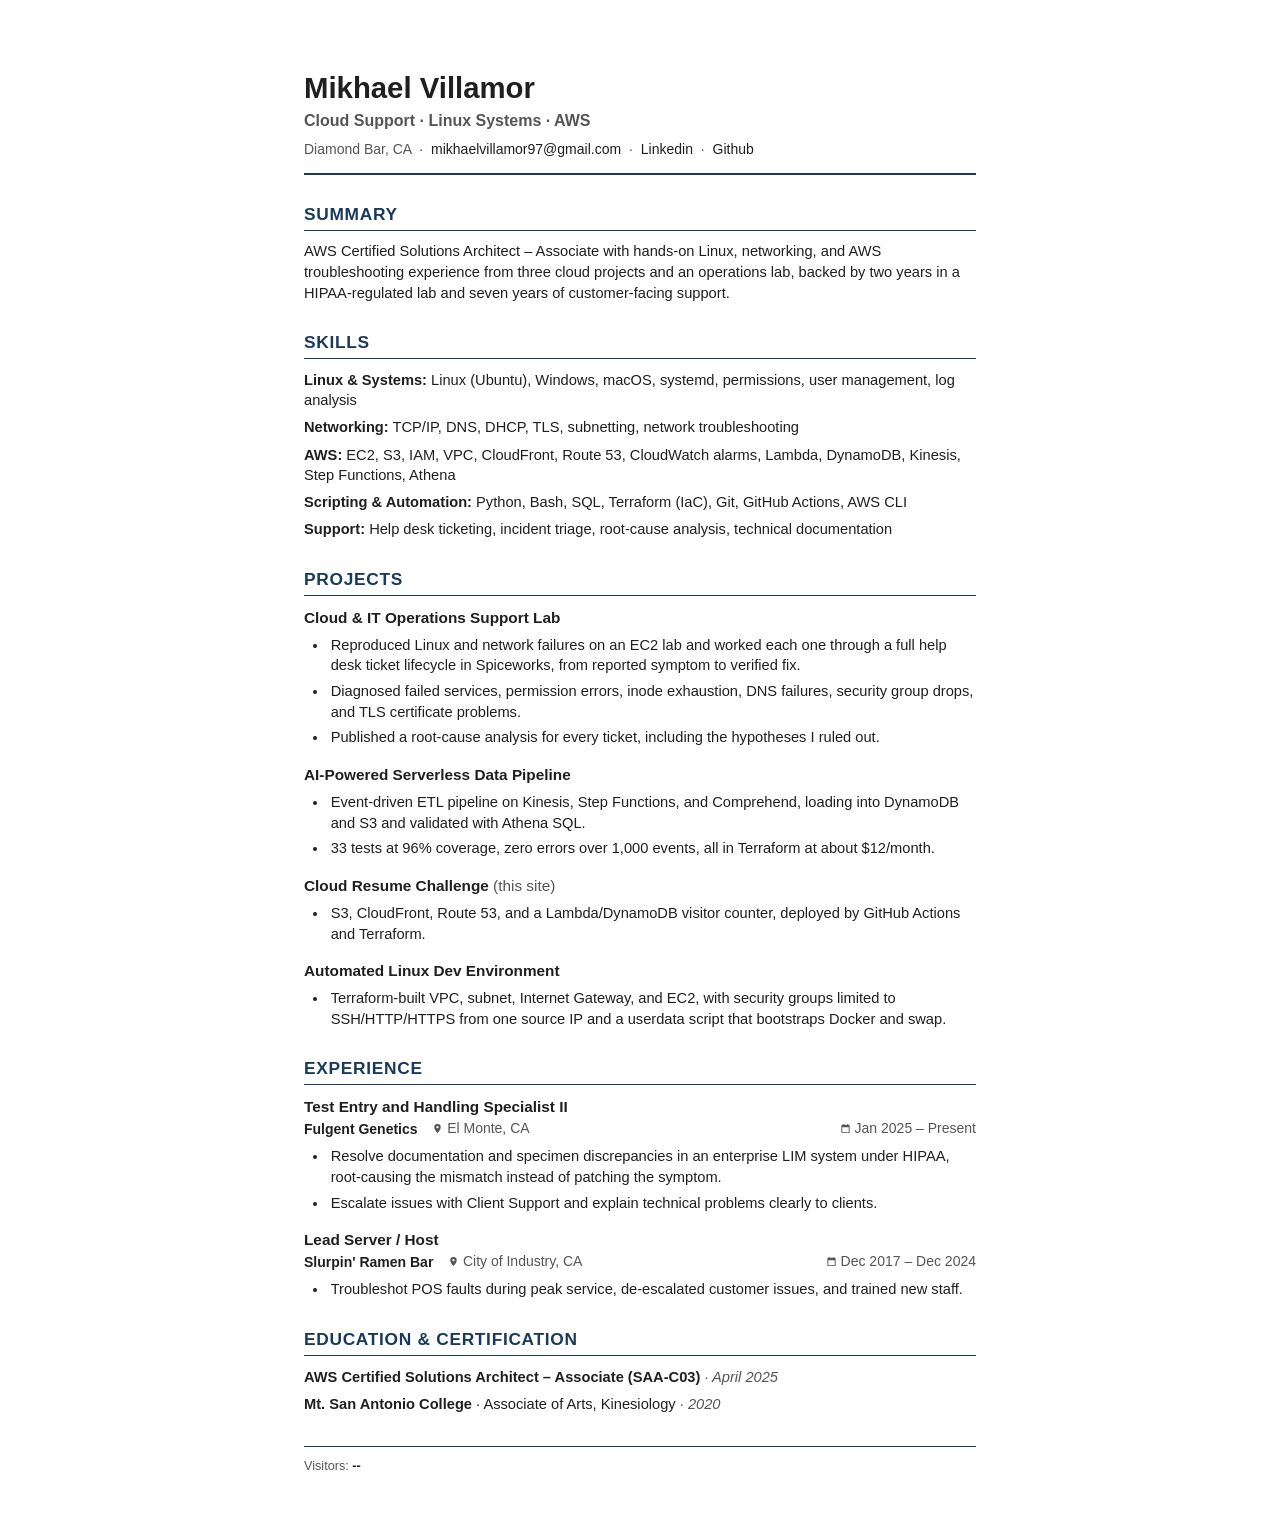
==== commit e36aae2f: "Update job title to 'Test Entry and Handling Specialist II'" ====
--- a/frontend/website/index.html
+++ b/frontend/website/index.html
@@ -74,7 +74,7 @@
       <h2>Experience</h2>
 
       <article>
-        <h3 class="job-title">Test Entry and Handling II </h3>
+        <h3 class="job-title">Test Entry and Handling Specialist II</h3>
         <div class="job-meta">
           <span class="where">Fulgent Genetics <span class="place"><svg class="icon" aria-hidden="true" viewBox="0 0 24 24"><path d="M12 2a7 7 0 0 0-7 7c0 5.25 7 13 7 13s7-7.75 7-13a7 7 0 0 0-7-7zm0 9.5A2.5 2.5 0 1 1 12 6.5a2.5 2.5 0 0 1 0 5z"/></svg>El Monte, CA</span></span>
           <span class="when"><svg class="icon" aria-hidden="true" viewBox="0 0 24 24"><path d="M19 4h-1V2h-2v2H8V2H6v2H5a2 2 0 0 0-2 2v14a2 2 0 0 0 2 2h14a2 2 0 0 0 2-2V6a2 2 0 0 0-2-2zm0 16H5V9h14v11z"/></svg>Jan 2025 – Present</span>
--- a/frontend/website/styles/main.css
+++ b/frontend/website/styles/main.css
@@ -22,7 +22,7 @@
   padding: 0.75in 0.75in 0.5in;
 }
 
-a { color: var(--text); text-decoration: underline; }
+a { color: var(--text); text-decoration: none; }
 
 /* Name and contact */
 .top { border-bottom: 1.5pt solid var(--accent); padding-bottom: 10pt; }
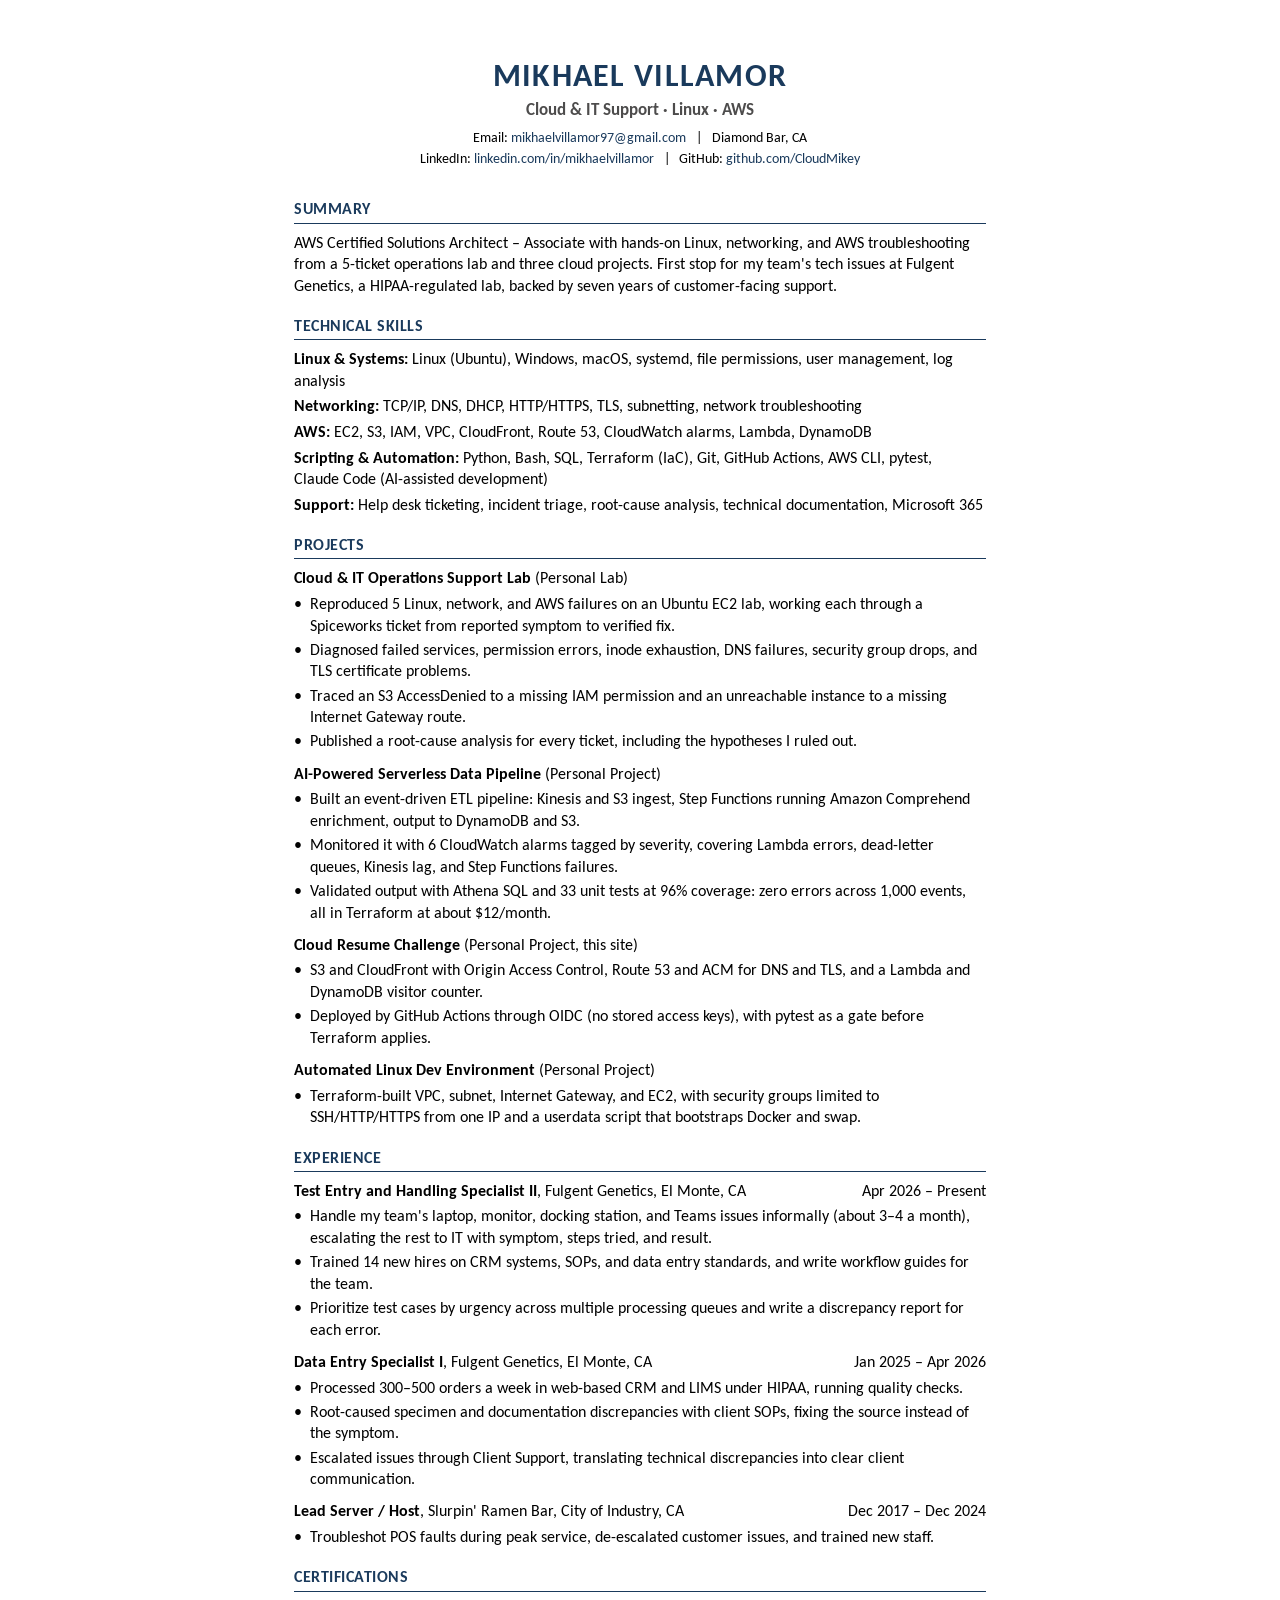
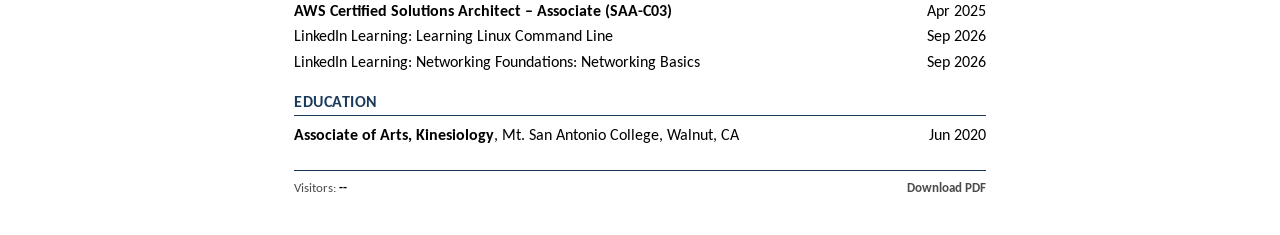
==== commit 4a35de67: "- Redesign and update resume - Added PDF download button" ====
--- a/frontend/website/index.html
+++ b/frontend/website/index.html
@@ -3,8 +3,13 @@
 <head>
   <meta charset="UTF-8">
   <meta name="viewport" content="width=device-width, initial-scale=1.0">
-  <title>Mikhael Villamor | Cloud Support · Linux Systems · AWS</title>
-  <meta name="description" content="Mikhael Villamor: AWS Certified Solutions Architect – Associate. Linux, networking, and AWS troubleshooting.">
+  <title>Mikhael Villamor | Cloud &amp; IT Support · Linux · AWS</title>
+  <meta name="description" content="Mikhael Villamor: AWS Certified Solutions Architect – Associate. Cloud and IT support, Linux, networking, and AWS troubleshooting.">
+
+  <link rel="preconnect" href="https://fonts.googleapis.com">
+  <link rel="preconnect" href="https://fonts.gstatic.com" crossorigin>
+  <link href="https://fonts.googleapis.com/css2?family=Carlito:ital,wght@0,400;0,700;1,400&display=swap" rel="stylesheet">
+
   <link rel="stylesheet" href="styles/main.css">
 </head>
 <body>
@@ -12,60 +17,65 @@
 
     <header class="top">
       <h1>Mikhael Villamor</h1>
-      <p class="tagline">Cloud Support · Linux Systems · AWS</p>
+      <p class="tagline">Cloud &amp; IT Support · Linux · AWS</p>
       <p class="contact">
-        Diamond Bar, CA
-        <span class="sep">·</span> <a href="mailto:mikhaelvillamor97@gmail.com">mikhaelvillamor97@gmail.com</a>
-        <span class="sep">·</span> <a href="https://www.linkedin.com/in/mikhaelvillamor/" target="_blank" rel="noopener">Linkedin</a>
-        <span class="sep">·</span> <a href="https://github.com/CloudMikey" target="_blank" rel="noopener">Github</a>
+        <span class="item">Email: <a href="mailto:mikhaelvillamor97@gmail.com">mikhaelvillamor97@gmail.com</a></span>
+        <span class="sep">|</span> <span class="item">Diamond Bar, CA</span>
+      </p>
+      <p class="contact">
+        <span class="item">LinkedIn: <a href="https://www.linkedin.com/in/mikhaelvillamor/" target="_blank" rel="noopener">linkedin.com/in/mikhaelvillamor</a></span>
+        <span class="sep">|</span> <span class="item">GitHub: <a href="https://github.com/CloudMikey" target="_blank" rel="noopener">github.com/CloudMikey</a></span>
       </p>
     </header>
 
     <section>
       <h2>Summary</h2>
-      <p>AWS Certified Solutions Architect – Associate with hands-on Linux, networking, and AWS troubleshooting experience from three cloud projects and an operations lab, backed by two years in a HIPAA-regulated lab and seven years of customer-facing support.</p>
+      <p>AWS Certified Solutions Architect – Associate with hands-on Linux, networking, and AWS troubleshooting from a 5-ticket operations lab and three cloud projects. First stop for my team's tech issues at Fulgent Genetics, a HIPAA-regulated lab, backed by seven years of customer-facing support.</p>
     </section>
 
     <section>
-      <h2>Skills</h2>
-      <p class="skill"><strong>Linux &amp; Systems:</strong> Linux (Ubuntu), Windows, macOS, systemd, permissions, user management, log analysis</p>
-      <p class="skill"><strong>Networking:</strong> TCP/IP, DNS, DHCP, TLS, subnetting, network troubleshooting</p>
-      <p class="skill"><strong>AWS:</strong> EC2, S3, IAM, VPC, CloudFront, Route 53, CloudWatch alarms, Lambda, DynamoDB, Kinesis, Step Functions, Athena</p>
-      <p class="skill"><strong>Scripting &amp; Automation:</strong> Python, Bash, SQL, Terraform (IaC), Git, GitHub Actions, AWS CLI</p>
-      <p class="skill"><strong>Support:</strong> Help desk ticketing, incident triage, root-cause analysis, technical documentation</p>
+      <h2>Technical Skills</h2>
+      <p class="skill"><strong>Linux &amp; Systems:</strong> Linux (Ubuntu), Windows, macOS, systemd, file permissions, user management, log analysis</p>
+      <p class="skill"><strong>Networking:</strong> TCP/IP, DNS, DHCP, HTTP/HTTPS, TLS, subnetting, network troubleshooting</p>
+      <p class="skill"><strong>AWS:</strong> EC2, S3, IAM, VPC, CloudFront, Route 53, CloudWatch alarms, Lambda, DynamoDB</p>
+      <p class="skill"><strong>Scripting &amp; Automation:</strong> Python, Bash, SQL, Terraform (IaC), Git, GitHub Actions, AWS CLI, pytest, Claude&nbsp;Code (AI-assisted development)</p>
+      <p class="skill"><strong>Support:</strong> Help desk ticketing, incident triage, root-cause analysis, technical documentation, Microsoft 365</p>
     </section>
 
     <section>
       <h2>Projects</h2>
 
       <article>
-        <h3>Cloud &amp; IT Operations Support Lab</h3>
-        <ul>
-          <li>Reproduced Linux and network failures on an EC2 lab and worked each one through a full help desk ticket lifecycle in Spiceworks, from reported symptom to verified fix.</li>
-          <li>Diagnosed failed services, permission errors, inode exhaustion, DNS failures, security group drops, and TLS certificate problems.</li>
-          <li>Published a root-cause analysis for every ticket, including the hypotheses I ruled out.</li>
+        <h3>Cloud &amp; IT Operations Support Lab <span class="note">(Personal Lab)</span></h3>
+        <ul class="task">
+          <li><span class="dot">&bull;</span>Reproduced 5 Linux, network, and AWS failures on an Ubuntu EC2 lab, working each through a Spiceworks ticket from reported symptom to verified fix.</li>
+          <li><span class="dot">&bull;</span>Diagnosed failed services, permission errors, inode exhaustion, DNS failures, security group drops, and TLS certificate problems.</li>
+          <li><span class="dot">&bull;</span>Traced an S3 AccessDenied to a missing IAM permission and an unreachable instance to a missing Internet Gateway route.</li>
+          <li><span class="dot">&bull;</span>Published a root-cause analysis for every ticket, including the hypotheses I ruled out.</li>
         </ul>
       </article>
 
       <article>
-        <h3>AI-Powered Serverless Data Pipeline</h3>
-        <ul>
-          <li>Event-driven ETL pipeline on Kinesis, Step Functions, and Comprehend, loading into DynamoDB and S3 and validated with Athena SQL.</li>
-          <li>33 tests at 96% coverage, zero errors over 1,000 events, all in Terraform at about $12/month.</li>
+        <h3>AI-Powered Serverless Data Pipeline <span class="note">(Personal Project)</span></h3>
+        <ul class="task">
+          <li><span class="dot">&bull;</span>Built an event-driven ETL pipeline: Kinesis and S3 ingest, Step Functions running Amazon Comprehend enrichment, output to DynamoDB and S3.</li>
+          <li><span class="dot">&bull;</span>Monitored it with 6 CloudWatch alarms tagged by severity, covering Lambda errors, dead-letter queues, Kinesis lag, and Step Functions failures.</li>
+          <li><span class="dot">&bull;</span>Validated output with Athena SQL and 33 unit tests at 96% coverage: zero errors across 1,000 events, all in Terraform at about $12/month.</li>
         </ul>
       </article>
 
       <article>
-        <h3>Cloud Resume Challenge <span class="note">(this site)</span></h3>
-        <ul>
-          <li>S3, CloudFront, Route 53, and a Lambda/DynamoDB visitor counter, deployed by GitHub Actions and Terraform.</li>
+        <h3>Cloud Resume Challenge <span class="note">(Personal Project, this site)</span></h3>
+        <ul class="task">
+          <li><span class="dot">&bull;</span>S3 and CloudFront with Origin Access Control, Route 53 and ACM for DNS and TLS, and a Lambda and DynamoDB visitor counter.</li>
+          <li><span class="dot">&bull;</span>Deployed by GitHub Actions through OIDC (no stored access keys), with pytest as a gate before Terraform applies.</li>
         </ul>
       </article>
 
       <article>
-        <h3>Automated Linux Dev Environment</h3>
-        <ul>
-          <li>Terraform-built VPC, subnet, Internet Gateway, and EC2, with security groups limited to SSH/HTTP/HTTPS from one source IP and a userdata script that bootstraps Docker and swap.</li>
+        <h3>Automated Linux Dev Environment <span class="note">(Personal Project)</span></h3>
+        <ul class="task">
+          <li><span class="dot">&bull;</span>Terraform-built VPC, subnet, Internet Gateway, and EC2, with security groups limited to SSH/HTTP/HTTPS from one IP and a userdata script that bootstraps Docker and swap.</li>
         </ul>
       </article>
     </section>
@@ -74,37 +84,67 @@
       <h2>Experience</h2>
 
       <article>
-        <h3 class="job-title">Test Entry and Handling Specialist II</h3>
-        <div class="job-meta">
-          <span class="where">Fulgent Genetics <span class="place"><svg class="icon" aria-hidden="true" viewBox="0 0 24 24"><path d="M12 2a7 7 0 0 0-7 7c0 5.25 7 13 7 13s7-7.75 7-13a7 7 0 0 0-7-7zm0 9.5A2.5 2.5 0 1 1 12 6.5a2.5 2.5 0 0 1 0 5z"/></svg>El Monte, CA</span></span>
-          <span class="when"><svg class="icon" aria-hidden="true" viewBox="0 0 24 24"><path d="M19 4h-1V2h-2v2H8V2H6v2H5a2 2 0 0 0-2 2v14a2 2 0 0 0 2 2h14a2 2 0 0 0 2-2V6a2 2 0 0 0-2-2zm0 16H5V9h14v11z"/></svg>Jan 2025 – Present</span>
+        <div class="entry-head">
+          <h3>Test Entry and Handling Specialist II<span class="where">, Fulgent Genetics, El Monte, CA</span></h3>
+          <span class="duration">Apr 2026 – Present</span>
         </div>
-        <ul>
-          <li>Resolve documentation and specimen discrepancies in an enterprise LIM system under HIPAA, root-causing the mismatch instead of patching the symptom.</li>
-          <li>Escalate issues with Client Support and explain technical problems clearly to clients.</li>
+        <ul class="task">
+          <li><span class="dot">&bull;</span>Handle my team's laptop, monitor, docking station, and Teams issues informally (about 3–4 a month), escalating the rest to IT with symptom, steps tried, and result.</li>
+          <li><span class="dot">&bull;</span>Trained 14 new hires on CRM systems, SOPs, and data entry standards, and write workflow guides for the team.</li>
+          <li><span class="dot">&bull;</span>Prioritize test cases by urgency across multiple processing queues and write a discrepancy report for each error.</li>
         </ul>
       </article>
 
       <article>
-        <h3 class="job-title">Lead Server / Host</h3>
-        <div class="job-meta">
-          <span class="where">Slurpin' Ramen Bar <span class="place"><svg class="icon" aria-hidden="true" viewBox="0 0 24 24"><path d="M12 2a7 7 0 0 0-7 7c0 5.25 7 13 7 13s7-7.75 7-13a7 7 0 0 0-7-7zm0 9.5A2.5 2.5 0 1 1 12 6.5a2.5 2.5 0 0 1 0 5z"/></svg>City of Industry, CA</span></span>
-          <span class="when"><svg class="icon" aria-hidden="true" viewBox="0 0 24 24"><path d="M19 4h-1V2h-2v2H8V2H6v2H5a2 2 0 0 0-2 2v14a2 2 0 0 0 2 2h14a2 2 0 0 0 2-2V6a2 2 0 0 0-2-2zm0 16H5V9h14v11z"/></svg>Dec 2017 – Dec 2024</span>
+        <div class="entry-head">
+          <h3>Data Entry Specialist I<span class="where">, Fulgent Genetics, El Monte, CA</span></h3>
+          <span class="duration">Jan 2025 – Apr 2026</span>
         </div>
-        <ul>
-          <li>Troubleshot POS faults during peak service, de-escalated customer issues, and trained new staff.</li>
+        <ul class="task">
+          <li><span class="dot">&bull;</span>Processed 300–500 orders a week in web-based CRM and LIMS under HIPAA, running quality checks.</li>
+          <li><span class="dot">&bull;</span>Root-caused specimen and documentation discrepancies with client SOPs, fixing the source instead of the symptom.</li>
+          <li><span class="dot">&bull;</span>Escalated issues through Client Support, translating technical discrepancies into clear client communication.</li>
+        </ul>
+      </article>
+
+      <article>
+        <div class="entry-head">
+          <h3>Lead Server / Host<span class="where">, Slurpin' Ramen Bar, City of Industry, CA</span></h3>
+          <span class="duration">Dec 2017 – Dec 2024</span>
+        </div>
+        <ul class="task">
+          <li><span class="dot">&bull;</span>Troubleshot POS faults during peak service, de-escalated customer issues, and trained new staff.</li>
         </ul>
       </article>
     </section>
 
     <section>
-      <h2>Education &amp; Certification</h2>
-      <p class="edu"><strong>AWS Certified Solutions Architect – Associate (SAA-C03)</strong> <span class="dates">· April 2025</span></p>
-      <p class="edu"><strong>Mt. San Antonio College</strong> · Associate of Arts, Kinesiology <span class="dates">· 2020</span></p>
+      <h2>Certifications</h2>
+      <div class="entry-head line">
+        <p><strong>AWS Certified Solutions Architect – Associate (SAA-C03)</strong></p>
+        <span class="duration">Apr 2025</span>
+      </div>
+      <div class="entry-head line">
+        <p>LinkedIn Learning: Learning Linux Command Line</p>
+        <span class="duration">Sep 2026</span>
+      </div>
+      <div class="entry-head line">
+        <p>LinkedIn Learning: Networking Foundations: Networking Basics</p>
+        <span class="duration">Sep 2026</span>
+      </div>
+    </section>
+
+    <section>
+      <h2>Education</h2>
+      <div class="entry-head line">
+        <p><strong>Associate of Arts, Kinesiology</strong>, Mt. San Antonio College, Walnut, CA</p>
+        <span class="duration">Jun 2020</span>
+      </div>
     </section>
 
     <footer class="foot">
-      Visitors: <span class="counter">--</span>
+      <span>Visitors: <span class="counter">--</span></span>
+      <a class="download" href="files/Mikhael_Villamor_Resume.pdf" download>Download PDF</a>
     </footer>
 
   </main>
--- a/frontend/website/styles/main.css
+++ b/frontend/website/styles/main.css
@@ -1,7 +1,7 @@
 :root {
-  --text: #1f1f1f;
-  --muted: #555555;
-  --accent: #1a3a5c;
+  --text: #000000;
+  --muted: rgb(77, 76, 76);   /* grey from the original site */
+  --accent: #1a3a5c;          /* navy, same as the current live site */
 }
 
 * { box-sizing: border-box; }
@@ -10,103 +10,124 @@
   margin: 0;
   background: #ffffff;
   color: var(--text);
-  font-family: Arial, Helvetica, sans-serif;
-  font-size: 11pt;
-  line-height: 1.4;
+  font-family: Calibri, Carlito, Arial, Helvetica, sans-serif;
+  font-size: 12pt;
+  line-height: 1.35;
   text-align: left;
 }
 
 .page {
   max-width: 8.5in;
   margin: 0 auto;
-  padding: 0.75in 0.75in 0.5in;
+  padding: 0.6in 0.65in 0.4in;
 }
 
-a { color: var(--text); text-decoration: none; }
+a {
+  color: var(--accent);
+  text-decoration: none;
+  transition: color 0.2s, text-decoration 0.2s;
+}
+a:hover { text-decoration: underline; }
 
-/* Name and contact */
-.top { border-bottom: 1.5pt solid var(--accent); padding-bottom: 10pt; }
-h1 { margin: 0; font-size: 22pt; font-weight: 700; line-height: 1.1; color: var(--text); }
-.tagline { margin: 4pt 0 6pt; font-size: 12pt; font-weight: 700; color: var(--muted); }
-.contact { margin: 0; font-size: 10.5pt; color: var(--muted); }
-.sep { margin: 0 3pt; }
-
-/* Sections */
-section { margin-top: 20pt; }
-h2 {
-  margin: 0 0 8pt;
-  padding-bottom: 3pt;
-  border-bottom: 0.75pt solid var(--accent);
-  font-size: 13pt;
+/* Name and contact: centered, same as the PDF resumes */
+.top {
+  text-align: center;
+  padding-bottom: 6pt;
+}
+h1 {
+  margin: 0;
+  font-size: 24pt;
   font-weight: 700;
+  line-height: 1.1;
   text-transform: uppercase;
   letter-spacing: 0.04em;
   color: var(--accent);
 }
+.tagline { margin: 4pt 0 6pt; font-size: 12.5pt; font-weight: 700; color: var(--muted); }
+.contact { margin: 0 0 2pt; font-size: 10.5pt; }
+.sep { margin: 0 5pt; }
+.item { white-space: nowrap; }  /* keeps each label with its value */
+
+/* Sections: 12pt bold caps header, 1px rule under it */
+section { margin-top: 14pt; }
+h2 {
+  margin: 0 0 6pt;
+  padding-bottom: 2pt;
+  border-bottom: 1px solid var(--accent);
+  font-size: 12pt;
+  font-weight: 700;
+  text-transform: uppercase;
+  letter-spacing: 0.03em;
+  color: var(--accent);
+}
 section > p { margin: 0; }
 
-/* Entries */
-article { margin-bottom: 12pt; }
+/* Entries: title left, dates right on the same line */
+article { margin-bottom: 8pt; }
 article:last-child { margin-bottom: 0; }
-h3 { margin: 0; font-size: 11.5pt; font-weight: 700; }
-.note { font-weight: 400; color: var(--muted); }
-.dates { font-weight: 400; font-style: italic; color: var(--muted); }
-
-/* Experience: title on line 1; company + city left, dates right on line 2 */
-.job-title { color: var(--text); }
-.job-meta {
+.entry-head {
   display: flex;
   justify-content: space-between;
   align-items: baseline;
   flex-wrap: wrap;
-  gap: 2pt 12pt;
-  margin-top: 1pt;
-  font-size: 10.5pt;
+  gap: 0 12pt;
 }
-.where { font-weight: 600; }
-.place, .when { display: inline-flex; align-items: center; gap: 3pt; color: var(--muted); font-weight: 400; }
-.place { margin-left: 8pt; }
-.icon { width: 11px; height: 11px; fill: currentColor; flex-shrink: 0; }
+.entry-head p { margin: 0; }
+h3 { margin: 0; font-size: 12pt; font-weight: 700; }
+.where, .note { font-weight: 400; }
+.duration { white-space: nowrap; }
+.line { margin-bottom: 3pt; }
 
-/* Standard round bullets, 0.25in hanging indent */
-ul { margin: 5pt 0 0; padding-left: 0.25in; list-style: disc; }
-li { margin-bottom: 4pt; padding-left: 2pt; }
+/* Bullets: typed "•" kept as text (survives copy and PDF), hanging indent */
+.task { margin: 3pt 0 0; padding: 0; list-style: none; }
+.task li { margin: 0 0 2pt; padding-left: 1em; }
+.dot { display: inline-block; width: 1em; margin-left: -1em; }
 
 /* Skills: one plain line per category */
-.skill { margin: 0 0 5pt; }
-
-/* Education and certification */
-.edu { margin: 0 0 5pt; }
+.skill { margin: 0 0 3pt; }
 
 /* Visitor counter (screen only) */
 .foot {
-  margin-top: 24pt;
-  padding-top: 8pt;
-  border-top: 0.75pt solid var(--accent);
-  font-size: 9.5pt;
+  margin-top: 18pt;
+  padding-top: 6pt;
+  border-top: 1px solid var(--accent);
+  display: flex;
+  justify-content: space-between;
+  align-items: baseline;
+  font-size: 10pt;
   color: var(--muted);
 }
 .counter { font-weight: 700; color: var(--text); }
 
-/* Phones: 16px side gutter */
+/* Download PDF link: grey, turns navy on hover */
+.download { color: var(--muted); font-weight: 700; }
+.download:hover { color: var(--accent); text-decoration: none; }
+
+/* Phones: 16px side gutter, contact items stack */
 @media (max-width: 600px) {
-  .page { padding: 28px 16px 24px; }
+  body { font-size: 11.5pt; }
+  .page { padding: 24px 16px; }
   h1 { font-size: 20pt; }
-  .place { margin-left: 6pt; }
+  .duration { color: var(--muted); }
+  .sep { display: none; }
+  .item { display: block; }
 }
 
-/* Print / Save as PDF: ATS spec */
+/* Print / Save as PDF: all black, matches the tailored resume spec */
 @media print {
   @page { size: letter; margin: 0.5in; }
+  body { font-size: 11pt; line-height: 1.15; }
   .page { max-width: none; padding: 0; }
-  body { color: #000000; font-size: 11pt; line-height: 1.15; }
-  section { margin-top: 10pt; }
-  h2 { margin-bottom: 5pt; }
-  article { margin-bottom: 7pt; }
-  ul { margin-top: 3pt; }
-  li { margin-bottom: 2pt; }
-  .skill, .edu { margin-bottom: 3pt; }
-  a, .job-title { color: #000000; }
-  .foot, .screen-only { display: none; }
+  h1 { font-size: 16pt; }
+  .tagline { font-size: 11pt; margin: 2pt 0 4pt; }
+  .contact { font-size: 10pt; }
+  .top { padding-bottom: 4pt; }
+  h1, h2, .tagline, a { color: #000000; }
+  h2 { border-bottom-color: #000000; }
+  section { margin-top: 8pt; }
+  h2 { margin-bottom: 4pt; }
+  article { margin-bottom: 5pt; }
+  .task li { margin-bottom: 1pt; }
+  .foot { display: none; }
   article, .skill { break-inside: avoid; }
 }
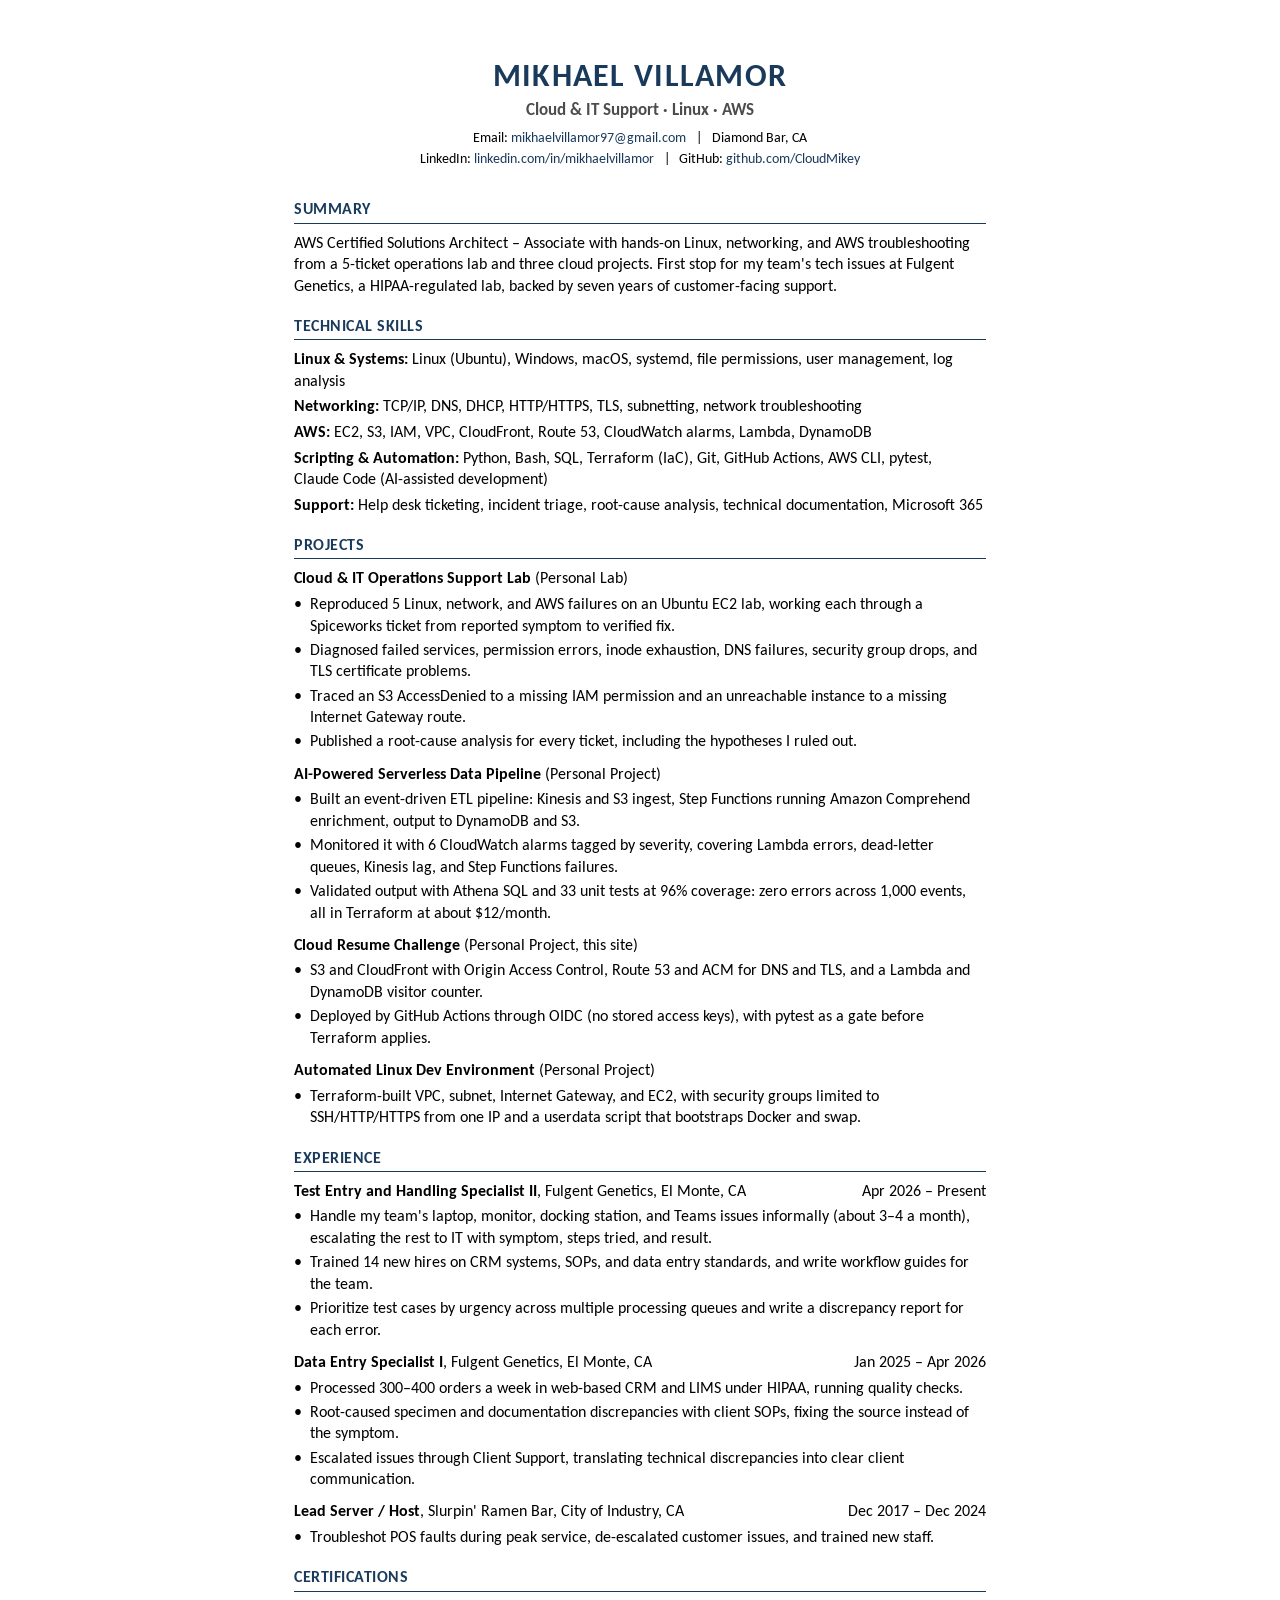
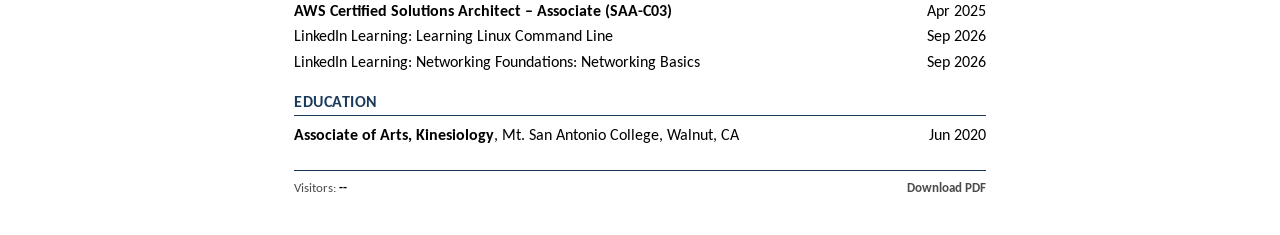
==== commit 31aaaee5: "Updated job description" ====
--- a/frontend/website/index.html
+++ b/frontend/website/index.html
@@ -101,7 +101,7 @@
           <span class="duration">Jan 2025 – Apr 2026</span>
         </div>
         <ul class="task">
-          <li><span class="dot">&bull;</span>Processed 300–500 orders a week in web-based CRM and LIMS under HIPAA, running quality checks.</li>
+          <li><span class="dot">&bull;</span>Processed 300–400 orders a week in web-based CRM and LIMS under HIPAA, running quality checks.</li>
           <li><span class="dot">&bull;</span>Root-caused specimen and documentation discrepancies with client SOPs, fixing the source instead of the symptom.</li>
           <li><span class="dot">&bull;</span>Escalated issues through Client Support, translating technical discrepancies into clear client communication.</li>
         </ul>
